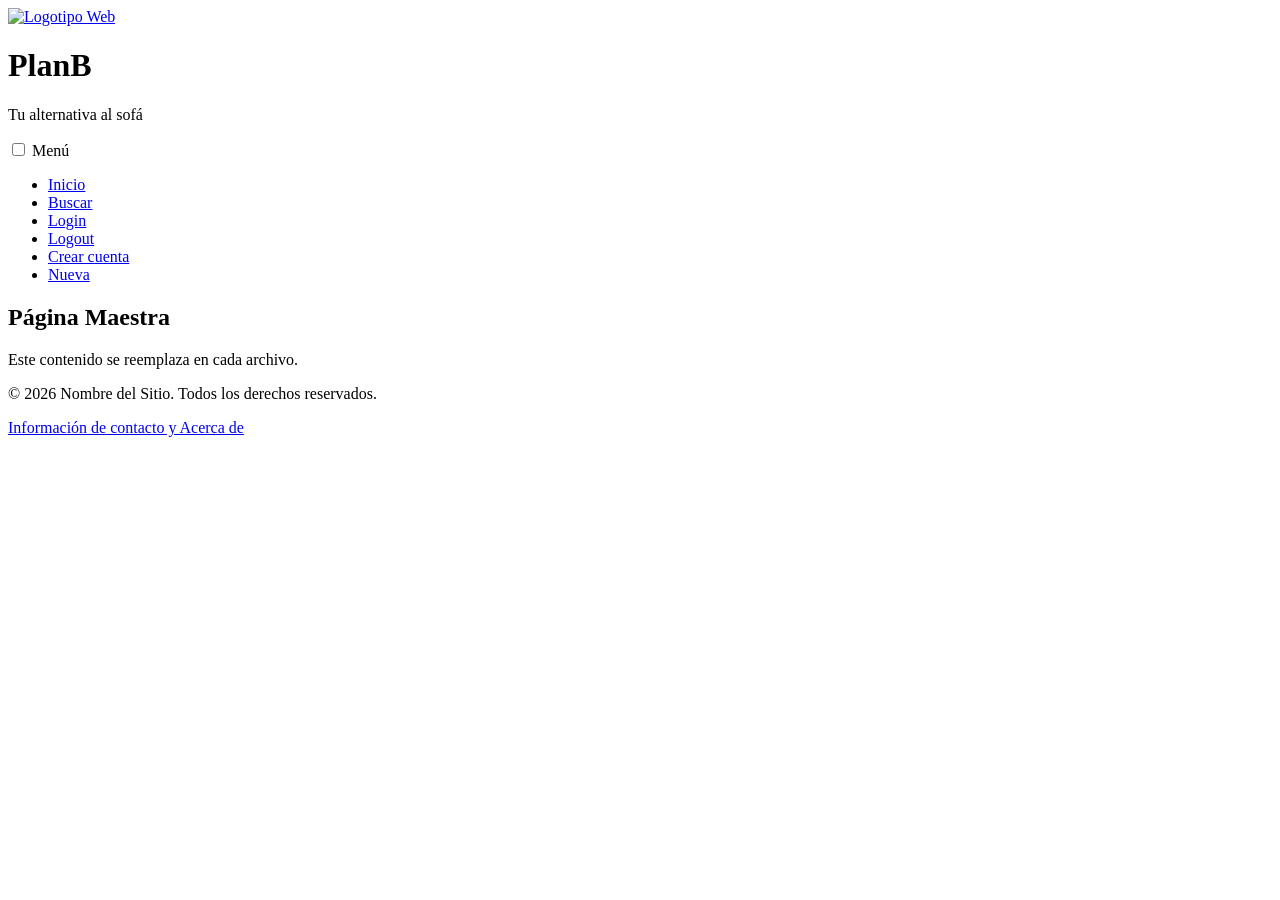
==== index.html @ a53b0ad6 "Titulo" ====
<!DOCTYPE html>
<html lang="es">
<head>
    <meta charset="UTF-8">
    <meta name="viewport" content="width=device-width, initial-scale=1.0">
    
    <title>Título de tu Web</title>
    
    <link rel="stylesheet" href="./css/styles.css">
    
    <link rel="preconnect" href="https://fonts.googleapis.com">
    <link rel="stylesheet" href="https://fonts.googleapis.com/css2?family=Roboto:wght@400;700&display=swap">
    
    <link rel="stylesheet" href="./css/fontello.css">
</head>
<body>

    <header class="main-header">
        <div class="logo-container">
            <a href="index.html" class="logo-link">
                <img src="./img/logo.png" alt="Logotipo Web" class="logo-img">
            </a>
            <div class="site-info">
                <h1 class="site-title">PlanB</h1>
                <p class="site-subtitle">Tu alternativa al sofá</p>
            </div>
        </div>

        <input type="checkbox" id="menu-toggle" class="menu-checkbox">
        <label for="menu-toggle" class="menu-button">
            <i class="icon-menu"></i> Menú
        </label>

        <nav class="main-nav">
            <ul>
                <li><a href="index.html"><i class="icon-home"></i> Inicio</a></li>
                <li><a href="buscar.html"><i class="icon-search"></i> Buscar</a></li>
                <li><a href="login.html"><i class="icon-user"></i> Login</a></li>
                <li><a href="index.html"><i class="icon-logout"></i> Logout</a></li>
                <li><a href="registrar.html"><i class="icon-user-plus"></i> Crear cuenta</a></li>
                <li><a href="nueva.html"><i class="icon-plus"></i> Nueva</a></li>
            </ul>
        </nav>
    </header>

    <main>
        <h2>Página Maestra</h2>
        <p>Este contenido se reemplaza en cada archivo.</p>
    </main>

    <footer class="main-footer">
        <p>&copy; 2026 Nombre del Sitio. Todos los derechos reservados.</p>
        <p>
            <a href="acerca.html">Información de contacto y Acerca de</a>
        </p>
    </footer>

</body>
</html>
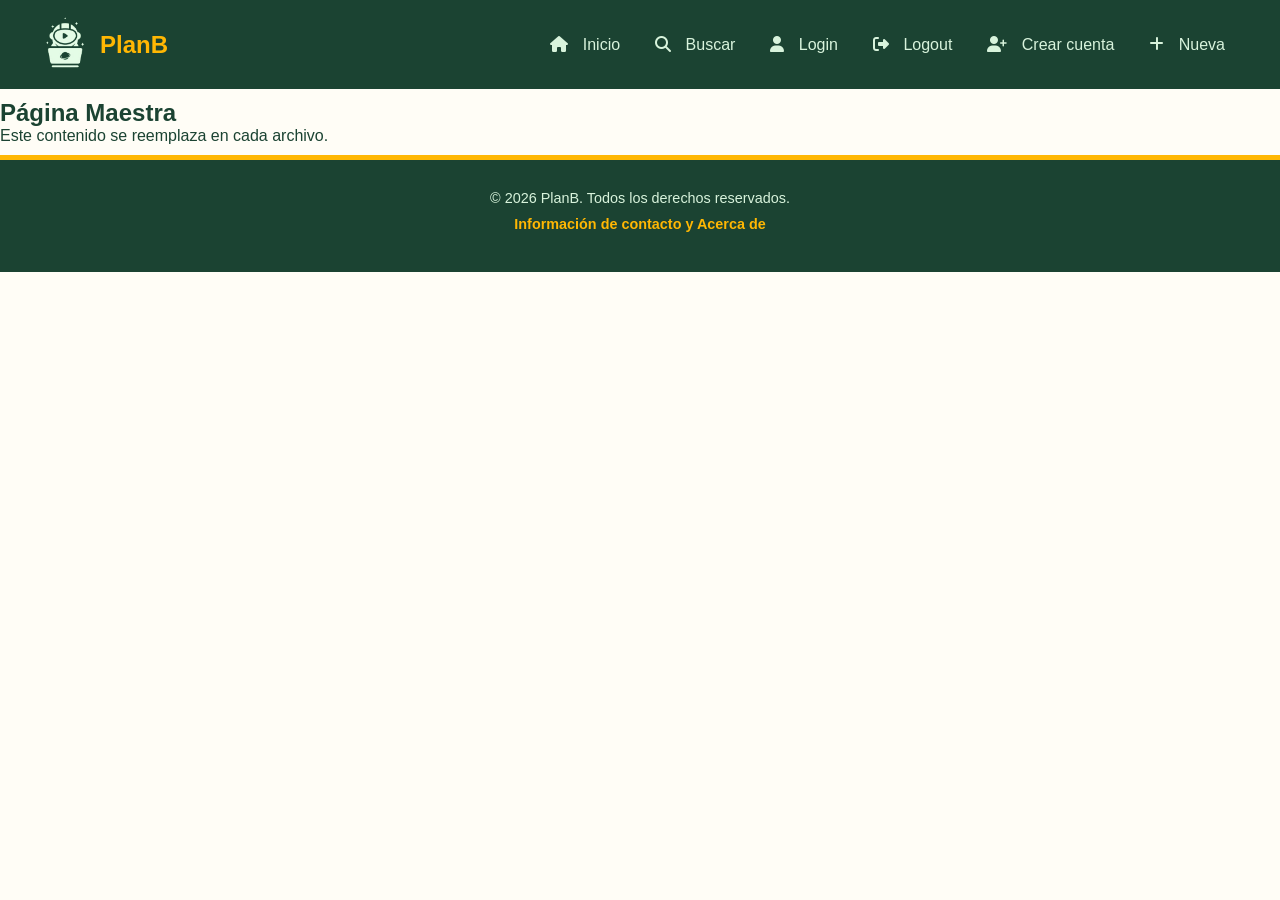
==== commit 624f3602: "arreglos en header y footer y creación página login" ====
--- a/index.html
+++ b/index.html
@@ -4,41 +4,43 @@
     <meta charset="UTF-8">
     <meta name="viewport" content="width=device-width, initial-scale=1.0">
     
-    <title>Título de tu Web</title>
+    <title>PlanB</title>
     
     <link rel="stylesheet" href="./css/styles.css">
     
     <link rel="preconnect" href="https://fonts.googleapis.com">
     <link rel="stylesheet" href="https://fonts.googleapis.com/css2?family=Roboto:wght@400;700&display=swap">
     
-    <link rel="stylesheet" href="./css/fontello.css">
+    <link rel="stylesheet" href="https://cdnjs.cloudflare.com/ajax/libs/font-awesome/6.5.1/css/all.min.css">
 </head>
 <body>
 
     <header class="main-header">
-        <div class="logo-container">
-            <a href="index.html" class="logo-link">
-                <img src="./img/logo.png" alt="Logotipo Web" class="logo-img">
-            </a>
-            <div class="site-info">
-                <h1 class="site-title">PlanB</h1>
-                <p class="site-subtitle">Tu alternativa al sofá</p>
+        <div class="header-top">
+            <div class="logo-container">
+                <a href="index.html" class="logo-link">
+                    <img src="./img/logo.png" alt="Logotipo Web" class="logo-img">
+                </a>
+                <div class="site-info">
+                    <h1 class="site-title">PlanB</h1>
+                </div>
             </div>
+
+            <label for="menu-toggle" class="menu-button">
+                <i class="fa-solid fa-bars"></i>
+            </label>
         </div>
 
         <input type="checkbox" id="menu-toggle" class="menu-checkbox">
-        <label for="menu-toggle" class="menu-button">
-            <i class="icon-menu"></i> Menú
-        </label>
 
         <nav class="main-nav">
             <ul>
-                <li><a href="index.html"><i class="icon-home"></i> Inicio</a></li>
-                <li><a href="buscar.html"><i class="icon-search"></i> Buscar</a></li>
-                <li><a href="login.html"><i class="icon-user"></i> Login</a></li>
-                <li><a href="index.html"><i class="icon-logout"></i> Logout</a></li>
-                <li><a href="registrar.html"><i class="icon-user-plus"></i> Crear cuenta</a></li>
-                <li><a href="nueva.html"><i class="icon-plus"></i> Nueva</a></li>
+                <li><a href="index.html"><i class="fa-solid fa-house"></i> Inicio</a></li>
+                <li><a href="buscar.html"><i class="fa-solid fa-magnifying-glass"></i> Buscar</a></li>
+                <li><a href="login.html"><i class="fa-solid fa-user"></i> Login</a></li>
+                <li><a href="index.html"><i class="fa-solid fa-right-from-bracket"></i> Logout</a></li>
+                <li><a href="registrar.html"><i class="fa-solid fa-user-plus"></i> Crear cuenta</a></li>
+                <li><a href="nueva.html"><i class="fa-solid fa-plus"></i> Nueva</a></li>
             </ul>
         </nav>
     </header>
@@ -49,7 +51,7 @@
     </main>
 
     <footer class="main-footer">
-        <p>&copy; 2026 Nombre del Sitio. Todos los derechos reservados.</p>
+        <p>&copy; 2026 PlanB. Todos los derechos reservados.</p>
         <p>
             <a href="acerca.html">Información de contacto y Acerca de</a>
         </p>
--- a/css/styles.css
+++ b/css/styles.css
@@ -0,0 +1,293 @@
+* {
+    box-sizing: border-box;
+    margin: 0;
+    padding: 0;
+    font-family: 'Roboto', sans-serif;
+}
+
+body {
+    background-color: #FFFDF6;
+    color: #1B4332;
+    display: flex;
+    flex-direction: column;
+    min-height: 100vh;
+
+    & > main {
+        margin-bottom: 10px;
+    }
+
+    /* ···· HEADER COMÚN ···· */
+    & > .main-header {
+        background-color: #1B4332;
+        position: sticky;
+        top: 0;
+        z-index: 1000;
+        margin-bottom: 10px;
+
+        .header-top {
+            display: flex;
+            justify-content: space-between;
+            align-items: center;
+            padding: 15px 20px;
+
+            .logo-container {
+                display: flex;
+                align-items: center;
+                text-decoration: none;
+
+                .logo-img {
+                    width: 35px;
+                    height: auto;
+                }
+
+                .site-title {
+                    color: #FFB703;
+                    font-size: 1.2rem;
+                    margin-left: 10px;
+                }
+                
+                /* subtítulo oculto */
+                .site-subtitle {
+                    display: none;
+                }
+            }
+
+            .menu-button {
+                color: #FFB703;
+                font-size: 1.5rem;
+                cursor: pointer;
+            }
+        }
+
+        .menu-checkbox {
+            display: none;
+        }
+
+        /* navegación desplegable */
+        .main-nav {
+            display: none;
+            background-color: #2D6A4F;
+            width: 100%;
+
+            & > ul {
+                list-style: none;
+
+                & > li {
+                    border-top: 1px solid #40916C;
+
+                    & > a {
+                        display: block;
+                        padding: 15px 20px;
+                        color: #D8F3DC;
+                        text-decoration: none;
+                        transition: all 0.3s ease;
+
+                        i {
+                            margin-right: 10px;
+                        }
+
+                        &:hover {
+                            background-color: #FFB703 !important;
+                            color: #1B4332 !important;
+                        }
+                    }
+                }
+            }
+        }
+
+        /* ver menú al clicar botón */
+        .menu-checkbox:checked ~ .main-nav {
+            display: block;
+        }
+    }
+
+    /* ···· login.html ···· */
+    & > main.login-page {
+        padding: 40px 20px;
+        min-height: 75vh;
+        display: flex;
+        justify-content: center;
+        align-items: flex-start;
+
+        .form-container {
+            background-color: #D8F3DC;
+            padding: 30px;
+            border-radius: 8px;
+            width: 100%;
+            max-width: 400px;
+            box-shadow: 0 4px 10px rgba(0,0,0,0.1);
+
+            h2 {
+                color: #1B4332;
+                margin-bottom: 10px;
+                text-align: center;
+            }
+
+            & > p {
+                text-align: center;
+                margin-bottom: 25px;
+                font-size: 0.9rem;
+            }
+
+            .auth-form {
+                .form-group {
+                    margin-bottom: 15px;
+                    display: flex;
+                    flex-direction: column;
+
+                    label {
+                        font-weight: bold;
+                        margin-bottom: 5px;
+                        font-size: 0.9rem;
+                    }
+
+                    input[type="text"],
+                    input[type="password"] {
+                        padding: 12px;
+                        border: 2px solid #1B4332;
+                        border-radius: 4px;
+                        outline: none;
+                        background-color: #FFFDF6;
+                        transition: 0.3s;
+
+                        &:hover {
+                            border-color: #FFB703;
+                        }
+
+                        &:focus {
+                            border-color: #FFB703;
+                            box-shadow: 0 0 8px rgba(255, 183, 3, 0.4);
+                        }
+                    }
+                }
+
+                .form-options {
+                    margin-bottom: 20px;
+                    
+                    .checkbox-label {
+                        display: flex;
+                        align-items: center;
+                        gap: 10px;
+                        font-size: 0.85rem;
+                        cursor: pointer;
+                    }
+                }
+
+                .form-actions {
+                    display: flex;
+                    gap: 10px;
+
+                    button {
+                        flex: 1;
+                        padding: 12px;
+                        border: none;
+                        border-radius: 4px;
+                        font-weight: bold;
+                        cursor: pointer;
+                        transition: 0.3s;
+
+                        &.btn-primary {
+                            background-color: #1B4332;
+                            color: #D8F3DC;
+                            &:hover { background-color: #2D6A4F; }
+                        }
+
+                        &.btn-secondary {
+                            background-color: #FFB703;
+                            color: #1B4332;
+                            &:hover { background-color: #e0a100; }
+                        }
+                    }
+                }
+            }
+
+            .form-footer {
+                margin-top: 25px;
+                text-align: center;
+                font-size: 0.85rem;
+
+                .link-highlight {
+                    color: #1B4332;
+                    font-weight: bold;
+                    text-decoration: underline;
+                    &:hover { color: #FFB703; }
+                }
+            }
+        }
+    }
+
+    /* ···· FOOTER COMÚN ···· */
+    & > .main-footer {
+        background-color: #1B4332;
+        color: #D8F3DC;
+        padding: 30px 20px;
+        text-align: center;
+        border-top: 5px solid #FFB703;
+
+        p {
+            font-size: 0.9rem;
+            margin-bottom: 10px;
+        }
+
+        a {
+            color: #FFB703;
+            text-decoration: none;
+            font-weight: bold;
+            &:hover { text-decoration: underline; }
+        }
+    }
+}
+
+
+@media all and (min-width: 415px) {
+    body {
+        & > .main-header {
+            display: flex;
+            justify-content: space-between;
+            align-items: center;
+            padding: 15px 40px;
+
+            .header-top {
+                padding: 0;
+                
+                .logo-container {
+                    .logo-img { width: 50px; }
+                    .site-title { font-size: 1.5rem; }
+                    
+                    /* subtítulo visible */
+                    .site-subtitle {
+                        display: block;
+                        color: #D8F3DC;
+                        font-size: 0.75rem;
+                        margin-left: 10px;
+                    }
+                }
+
+                .menu-button {
+                    display: none; /* botón navegación desplegable oculto */
+                }
+            }
+
+            .main-nav {
+                display: block;
+                width: auto;
+                background-color: transparent;
+
+                & > ul {
+                    display: flex;
+                    flex-direction: row;
+                    gap: 5px;
+
+                    & > li {
+                        border: none;
+                        
+                        & > a {
+                            padding: 10px 15px;
+                            border-radius: 5px;
+                        }
+                    }
+                }
+            }
+        }
+    }
+}
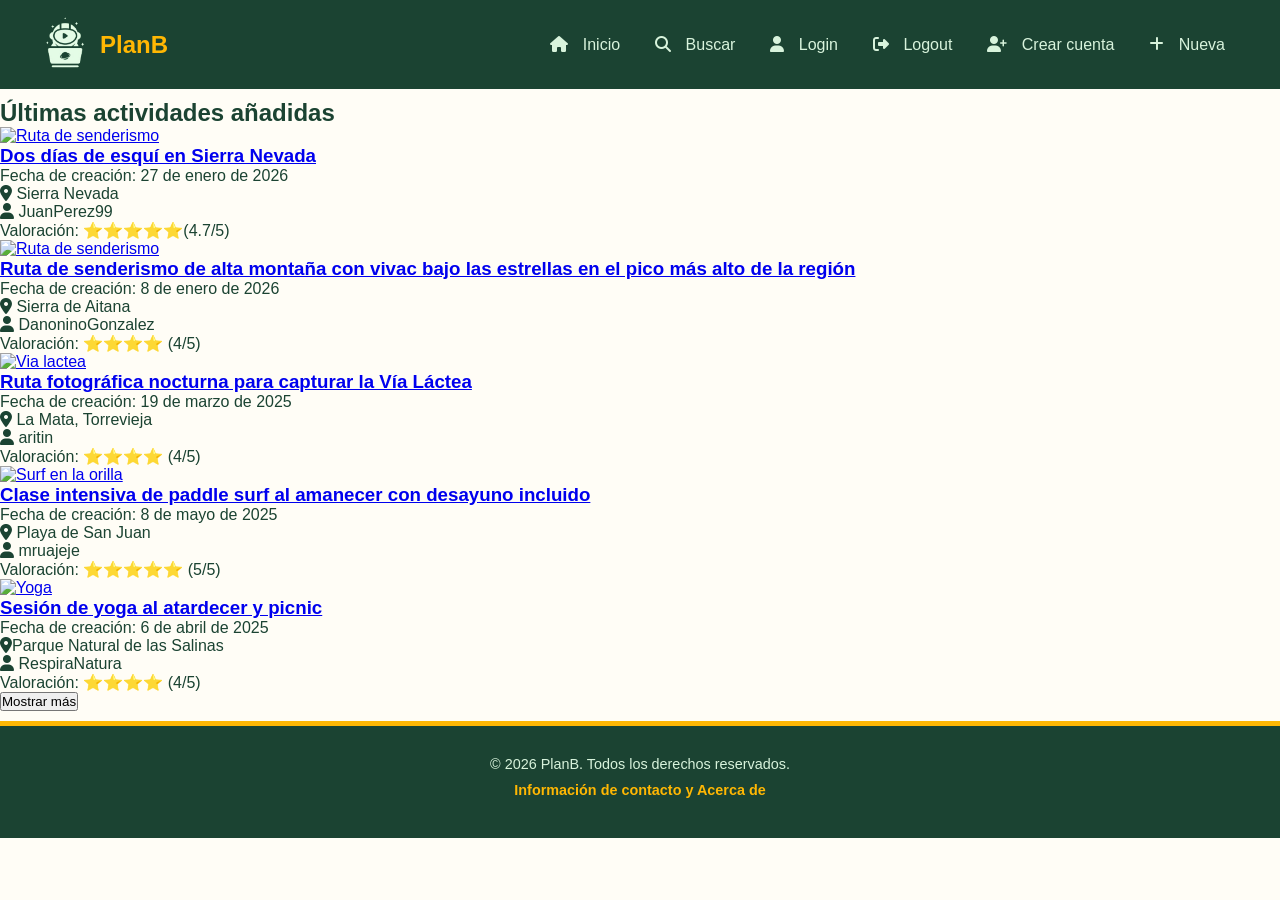
==== commit 26304850: "cambios de fecha" ====
--- a/index.html
+++ b/index.html
@@ -45,10 +45,133 @@
         </nav>
     </header>
 
-    <main>
-        <h2>Página Maestra</h2>
-        <p>Este contenido se reemplaza en cada archivo.</p>
+    </nav>
+    </header>
+
+    <main class="index-page">
+        <h2>Últimas actividades añadidas</h2>
+
+        <section class="activities-grid">
+            
+            <article class="activity-card">
+                <a href="actividad.html" class="img-link">
+                    <img src="./img/actividad1.jpg" alt="Ruta de senderismo" class="activity-img">
+                </a>
+                
+                <div class="activity-info">
+                    <h3 class="activity-title" title="Dos días de esquí en Sierra Nevada">
+                        <a href="actividad.html">Dos días de esquí en Sierra Nevada</a>
+                    </h3>
+                    
+                    <div class="activity-meta">
+                        <p class="date">Fecha de creación: 27 de enero de 2026</p>
+                        <p class="location"><i class="fa-solid fa-location-dot"></i> Sierra Nevada</p>
+                        <p class="author"><i class="fa-solid fa-user"></i> JuanPerez99</p>
+                    </div>
+                    
+                    <div class="activity-rating">
+                        <p>Valoración: ⭐⭐⭐⭐⭐(4.7/5)</p>
+                    </div>
+                </div>
+            </article>
+
+            <article class="activity-card">
+                <a href="actividad.html" class="img-link">
+                    <img src="./img/actividad3.jpg" alt="Ruta de senderismo" class="activity-img">
+                </a>
+                
+                <div class="activity-info">
+                    <h3 class="activity-title" title="Ruta de senderismo de alta montaña con vivac bajo las estrellas en el pico más alto de la región">
+                        <a href="actividad.html">Ruta de senderismo de alta montaña con vivac bajo las estrellas en el pico más alto de la región</a>
+                    </h3>
+                    
+                    <div class="activity-meta">
+                        <p class="date">Fecha de creación: 8 de enero de 2026</p>
+                        <p class="location"><i class="fa-solid fa-location-dot"></i> Sierra de Aitana</p>
+                        <p class="author"><i class="fa-solid fa-user"></i> DanoninoGonzalez</p>
+                    </div>
+                    
+                    <div class="activity-rating">
+                        <p>Valoración: ⭐⭐⭐⭐ (4/5)</p>
+                    </div>
+                </div>
+            </article>
+            <article class="activity-card">
+                <a href="actividad.html" class="img-link">
+                    <img src="./img/actividad3.jpg" alt="Via lactea" class="activity-img">
+                </a>
+                
+                <div class="activity-info">
+                    <h3 class="activity-title" title="Ruta fotográfica nocturna para capturar la Vía Láctea">
+                        <a href="actividad.html">Ruta fotográfica nocturna para capturar la Vía Láctea</a>
+                    </h3>
+                    
+                    <div class="activity-meta">
+                        <p class="date">Fecha de creación: 19 de marzo de 2025</p>
+                        <p class="location"><i class="fa-solid fa-location-dot"></i> La Mata, Torrevieja</p>
+                        <p class="author"><i class="fa-solid fa-user"></i> aritin</p>
+                    </div>
+                    
+                    <div class="activity-rating">
+                        <p>Valoración: ⭐⭐⭐⭐ (4/5)</p>
+                    </div>
+                </div>
+            </article>
+
+                        <article class="activity-card">
+                <a href="actividad.html" class="img-link">
+                    <img src="./img/actividad4.jpg" alt="Surf en la orilla" class="activity-img">
+                </a>
+                
+                <div class="activity-info">
+                    <h3 class="activity-title" title="Clase intensiva de paddle surf al amanecer con desayuno incluido">
+                        <a href="actividad.html">Clase intensiva de paddle surf al amanecer con desayuno incluido</a>
+                    </h3>
+                    
+                    <div class="activity-meta">
+                        <p class="date">Fecha de creación: 8 de mayo de 2025</p>
+                        <p class="location"><i class="fa-solid fa-location-dot"></i> Playa de San Juan</p>
+                        <p class="author"><i class="fa-solid fa-user"></i> mruajeje</p>
+                    </div>
+                    
+                    <div class="activity-rating">
+                        <p>Valoración: ⭐⭐⭐⭐⭐ (5/5)</p>
+                    </div>
+                </div>
+            </article>
+
+                        </article>
+
+                        <article class="activity-card">
+                <a href="actividad.html" class="img-link">
+                    <img src="./img/actividad5.jpg" alt="Yoga" class="activity-img">
+                </a>
+                
+                <div class="activity-info">
+                    <h3 class="activity-title" title="Sesión de yoga al atardecer y picnic">
+                        <a href="actividad.html">Sesión de yoga al atardecer y picnic</a>
+                    </h3>
+                    
+                    <div class="activity-meta">
+                        <p class="date">Fecha de creación: 6 de abril de 2025</p>
+                        <p class="location"><i class="fa-solid fa-location-dot"></i>Parque Natural de las Salinas</p>
+                        <p class="author"><i class="fa-solid fa-user"></i> RespiraNatura</p>
+                    </div>
+                    
+                    <div class="activity-rating">
+                        <p>Valoración: ⭐⭐⭐⭐ (4/5)</p>
+                    </div>
+                </div>
+            </article>
+
+            </section>
+
+        <div class="load-more-container">
+            <button class="btn-primary" type="button">Mostrar más</button>
+        </div>
     </main>
+
+    <footer class="main-footer">
 
     <footer class="main-footer">
         <p>&copy; 2026 PlanB. Todos los derechos reservados.</p>
--- a/css/styles.css
+++ b/css/styles.css
@@ -101,116 +101,177 @@
         }
     }
 
-    /* ···· login.html ···· */
-    & > main.login-page {
+    /* ···· ESTILOS COMUNES PARA login.html y registrar.html ···· */
+    main.login-page, 
+    main.register-page {
         padding: 40px 20px;
         min-height: 75vh;
         display: flex;
         justify-content: center;
         align-items: flex-start;
-
-        .form-container {
-            background-color: #D8F3DC;
-            padding: 30px;
-            border-radius: 8px;
-            width: 100%;
-            max-width: 400px;
-            box-shadow: 0 4px 10px rgba(0,0,0,0.1);
-
-            h2 {
-                color: #1B4332;
-                margin-bottom: 10px;
-                text-align: center;
-            }
-
-            & > p {
-                text-align: center;
-                margin-bottom: 25px;
+        flex: 1;
+    }
+
+    .form-container {
+        background-color: #D8F3DC;
+        padding: 30px;
+        border-radius: 8px;
+        width: 100%;
+        max-width: 450px;
+        box-shadow: 0 4px 10px rgba(0,0,0,0.1);
+
+        h2 {
+            color: #1B4332;
+            margin-bottom: 10px;
+            text-align: center;
+        }
+
+        & > p {
+            text-align: center;
+            margin-bottom: 25px;
+            font-size: 0.9rem;
+        }
+    }
+
+    .auth-form {
+        .form-group {
+            margin-bottom: 15px;
+            display: flex;
+            flex-direction: column;
+
+            label {
+                font-weight: bold;
+                margin-bottom: 5px;
                 font-size: 0.9rem;
             }
 
-            .auth-form {
-                .form-group {
-                    margin-bottom: 15px;
-                    display: flex;
-                    flex-direction: column;
-
-                    label {
-                        font-weight: bold;
-                        margin-bottom: 5px;
-                        font-size: 0.9rem;
-                    }
-
-                    input[type="text"],
-                    input[type="password"] {
-                        padding: 12px;
-                        border: 2px solid #1B4332;
-                        border-radius: 4px;
-                        outline: none;
-                        background-color: #FFFDF6;
-                        transition: 0.3s;
-
-                        &:hover {
-                            border-color: #FFB703;
-                        }
-
-                        &:focus {
-                            border-color: #FFB703;
-                            box-shadow: 0 0 8px rgba(255, 183, 3, 0.4);
-                        }
-                    }
-                }
-
-                .form-options {
-                    margin-bottom: 20px;
-                    
-                    .checkbox-label {
-                        display: flex;
-                        align-items: center;
-                        gap: 10px;
-                        font-size: 0.85rem;
-                        cursor: pointer;
-                    }
-                }
-
-                .form-actions {
-                    display: flex;
-                    gap: 10px;
-
-                    button {
-                        flex: 1;
-                        padding: 12px;
-                        border: none;
-                        border-radius: 4px;
-                        font-weight: bold;
-                        cursor: pointer;
-                        transition: 0.3s;
-
-                        &.btn-primary {
-                            background-color: #1B4332;
-                            color: #D8F3DC;
-                            &:hover { background-color: #2D6A4F; }
-                        }
-
-                        &.btn-secondary {
-                            background-color: #FFB703;
-                            color: #1B4332;
-                            &:hover { background-color: #e0a100; }
-                        }
-                    }
-                }
-            }
-
-            .form-footer {
-                margin-top: 25px;
-                text-align: center;
+            input[type="text"],
+            input[type="password"],
+            input[type="email"] {
+                padding: 12px;
+                border: 2px solid #1B4332;
+                border-radius: 4px;
+                outline: none;
+                background-color: #FFFDF6;
+                transition: 0.3s;
+                width: 100%;
+
+                &:hover { border-color: #FFB703; }
+                &:focus {
+                    border-color: #FFB703;
+                    box-shadow: 0 0 8px rgba(255, 183, 3, 0.4);
+                }
+            }
+        }
+
+        .form-options {
+            margin-bottom: 20px;
+            .checkbox-label {
+                display: flex;
+                align-items: center;
+                gap: 10px;
                 font-size: 0.85rem;
-
-                .link-highlight {
+                cursor: pointer;
+            }
+        }
+
+        .form-actions {
+            display: flex;
+            gap: 10px;
+            margin-top: 20px;
+
+            button {
+                flex: 1;
+                padding: 12px;
+                border: none;
+                border-radius: 4px;
+                font-weight: bold;
+                cursor: pointer;
+                transition: 0.3s;
+
+                &.btn-primary {
+                    background-color: #1B4332;
+                    color: #D8F3DC;
+                    &:hover { background-color: #2D6A4F; }
+                }
+
+                &.btn-secondary {
+                    background-color: #FFB703;
                     color: #1B4332;
-                    font-weight: bold;
-                    text-decoration: underline;
-                    &:hover { color: #FFB703; }
+                    &:hover { background-color: #e0a100; }
+                }
+            }
+        }
+    }
+
+    .form-footer {
+        margin-top: 25px;
+        text-align: center;
+        font-size: 0.85rem;
+
+        .link-highlight {
+            color: #1B4332;
+            font-weight: bold;
+            text-decoration: underline;
+            &:hover { color: #FFB703; }
+        }
+    }
+
+    /* ···· ESPECÍFICO DE registrar.html (Foto y Ojo) ···· */
+    .password-wrapper {
+        .input-with-btn {
+            display: flex;
+            gap: 5px;
+            input { flex: 1; }
+            .toggle-password {
+                background-color: #1B4332;
+                color: #FFB703;
+                border: none;
+                border-radius: 4px;
+                padding: 0 12px;
+                cursor: pointer;
+                &:hover { background-color: #2D6A4F; }
+            }
+        }
+    }
+
+    .profile-photo-section {
+        text-align: center;
+        margin: 20px 0;
+
+        .photo-preview-container {
+            margin: 10px auto;
+            width: 100px;
+            height: 100px;
+            border: 2px dashed #1B4332;
+            border-radius: 50%;
+            overflow: hidden;
+            background-color: #FFFDF6;
+
+            .user-img-preview {
+                width: 100%;
+                height: 100%;
+                object-fit: contain;
+                padding: 5px;
+            }
+        }
+
+        .photo-actions {
+            display: flex;
+            justify-content: center;
+            gap: 10px;
+            .btn-photo {
+                padding: 8px 12px;
+                font-size: 0.8rem;
+                border: 1px solid #1B4332;
+                border-radius: 4px;
+                background: white;
+                cursor: pointer;
+                &:hover { background: #f0f0f0; }
+                &.btn-remove { 
+                    color: #bc4749; 
+                    border-color: #bc4749;
+                    &:hover { background: #fbe9e9; }
                 }
             }
         }
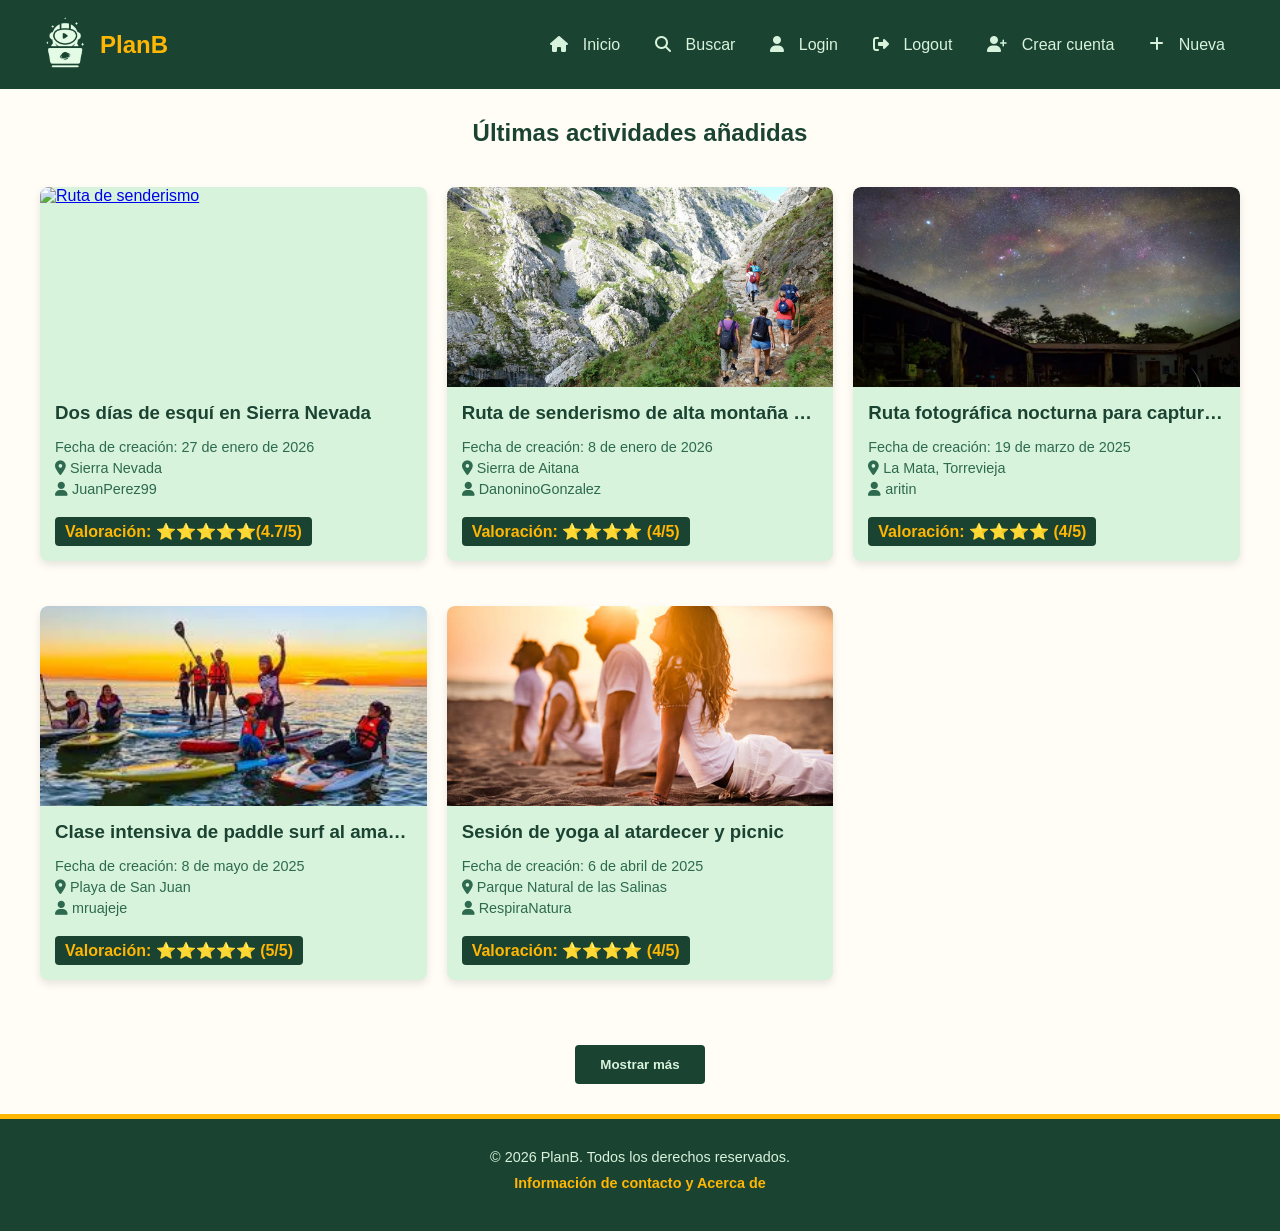
==== commit a821ee9f: "cambios" ====
--- a/index.html
+++ b/index.html
@@ -77,7 +77,7 @@
 
             <article class="activity-card">
                 <a href="actividad.html" class="img-link">
-                    <img src="./img/actividad3.jpg" alt="Ruta de senderismo" class="activity-img">
+                    <img src="./img/actividad2.jpg" alt="Ruta de senderismo" class="activity-img">
                 </a>
                 
                 <div class="activity-info">
@@ -98,7 +98,7 @@
             </article>
             <article class="activity-card">
                 <a href="actividad.html" class="img-link">
-                    <img src="./img/actividad3.jpg" alt="Via lactea" class="activity-img">
+                    <img src="./img/actividad3.jpeg" alt="Via lactea" class="activity-img">
                 </a>
                 
                 <div class="activity-info">
@@ -154,7 +154,7 @@
                     
                     <div class="activity-meta">
                         <p class="date">Fecha de creación: 6 de abril de 2025</p>
-                        <p class="location"><i class="fa-solid fa-location-dot"></i>Parque Natural de las Salinas</p>
+                        <p class="location"><i class="fa-solid fa-location-dot"></i> Parque Natural de las Salinas</p>
                         <p class="author"><i class="fa-solid fa-user"></i> RespiraNatura</p>
                     </div>
                     
--- a/css/styles.css
+++ b/css/styles.css
@@ -1,29 +1,36 @@
+/* ==================================
+   RESET GLOBAL
+   ================================== */
 * {
+    /* El box-sizing hace que los bordes y el padding no aumenten el tamaño total de las cajas */
     box-sizing: border-box;
     margin: 0;
     padding: 0;
     font-family: 'Roboto', sans-serif;
 }
 
+/* ==================================
+   ESTRUCTURA PRINCIPAL (BODY)
+   ================================== */
 body {
     background-color: #FFFDF6;
     color: #1B4332;
+    /* Usamos flexbox en columna para poder empujar el footer hacia abajo del todo */
     display: flex;
     flex-direction: column;
-    min-height: 100vh;
-
-    & > main {
+    min-height: 100vh; /* Ocupa al menos el 100% de la altura de la pantalla */
+
+    /* ==================================
+       1. CABECERA (Hijo directo de body)
+       ================================== */
+    > header.main-header {
+        background-color: #1B4332;
+        position: sticky; /* Hace que el menú se quede pegado arriba al hacer scroll */
+        top: 0;
+        z-index: 1000; /* Asegura que la cabecera pase por encima de las fotos al hacer scroll */
         margin-bottom: 10px;
-    }
-
-    /* ···· HEADER COMÚN ···· */
-    & > .main-header {
-        background-color: #1B4332;
-        position: sticky;
-        top: 0;
-        z-index: 1000;
-        margin-bottom: 10px;
-
+
+        /* Parte superior: Logo y Botón hamburguesa */
         .header-top {
             display: flex;
             justify-content: space-between;
@@ -45,8 +52,8 @@
                     font-size: 1.2rem;
                     margin-left: 10px;
                 }
-                
-                /* subtítulo oculto */
+
+                /* Subtítulo oculto en móvil por falta de espacio */
                 .site-subtitle {
                     display: none;
                 }
@@ -59,33 +66,35 @@
             }
         }
 
+        /* Checkbox invisible que hace funcionar el menú hamburguesa sin Javascript */
         .menu-checkbox {
             display: none;
         }
 
-        /* navegación desplegable */
+        /* Menú de navegación (oculto por defecto en móvil) */
         .main-nav {
             display: none;
             background-color: #2D6A4F;
             width: 100%;
 
-            & > ul {
+            > ul {
                 list-style: none;
 
-                & > li {
+                > li {
                     border-top: 1px solid #40916C;
 
-                    & > a {
+                    > a {
                         display: block;
                         padding: 15px 20px;
                         color: #D8F3DC;
                         text-decoration: none;
-                        transition: all 0.3s ease;
+                        transition: all 0.3s ease; /* Animación suave al pasar el ratón */
 
                         i {
                             margin-right: 10px;
                         }
 
+                        /* Efecto hover del menú */
                         &:hover {
                             background-color: #FFB703 !important;
                             color: #1B4332 !important;
@@ -95,93 +104,95 @@
             }
         }
 
-        /* ver menú al clicar botón */
+        /* Truco CSS: Si el checkbox está marcado, muestra el menú contiguo (~) */
         .menu-checkbox:checked ~ .main-nav {
             display: block;
         }
     }
 
-    /* ···· ESTILOS COMUNES PARA login.html y registrar.html ···· */
-    main.login-page, 
-    main.register-page {
-        padding: 40px 20px;
-        min-height: 75vh;
-        display: flex;
-        justify-content: center;
-        align-items: flex-start;
-        flex: 1;
-    }
-
-    .form-container {
-        background-color: #D8F3DC;
-        padding: 30px;
-        border-radius: 8px;
-        width: 100%;
-        max-width: 450px;
-        box-shadow: 0 4px 10px rgba(0,0,0,0.1);
-
-        h2 {
-            color: #1B4332;
-            margin-bottom: 10px;
-            text-align: center;
-        }
-
-        & > p {
-            text-align: center;
-            margin-bottom: 25px;
-            font-size: 0.9rem;
-        }
-    }
-
-    .auth-form {
+    /* ==================================
+       2. CONTENEDOR PRINCIPAL (Hijo directo de body)
+       ================================== */
+    > main {
+        margin-bottom: 10px;
+        flex: 1; /* Esta es la magia que empuja al footer hacia abajo si hay poco contenido */
+
+        /* --- ESTILOS GLOBALES DE FORMULARIO --- 
+           Al ponerlos aquí, se aplican a login, registro, nueva actividad... */
+        .form-container {
+            background-color: #D8F3DC;
+            padding: 30px;
+            border-radius: 8px;
+            width: 100%;
+            box-shadow: 0 4px 10px rgba(0,0,0,0.1); /* Sombra suave para dar profundidad */
+
+            h2 {
+                color: #1B4332;
+                margin-bottom: 10px;
+                text-align: center;
+            }
+
+            > p {
+                text-align: center;
+                margin-bottom: 25px;
+                font-size: 0.9rem;
+            }
+        }
+
         .form-group {
             margin-bottom: 15px;
             display: flex;
-            flex-direction: column;
+            flex-direction: column; /* Etiqueta arriba, input abajo */
 
             label {
                 font-weight: bold;
                 margin-bottom: 5px;
                 font-size: 0.9rem;
-            }
-
-            input[type="text"],
-            input[type="password"],
-            input[type="email"] {
+                color: #1B4332;
+            }
+
+            /* Estilo unificado para todos los tipos de cajas de texto */
+            input[type="text"], 
+            input[type="password"], 
+            input[type="email"], 
+            input[type="number"], 
+            select, 
+            textarea, 
+            input[list] {
                 padding: 12px;
                 border: 2px solid #1B4332;
                 border-radius: 4px;
-                outline: none;
+                outline: none; /* Quita el borde azul feo de Chrome por defecto */
                 background-color: #FFFDF6;
                 transition: 0.3s;
                 width: 100%;
-
-                &:hover { border-color: #FFB703; }
+                font-family: inherit;
+
+                &:hover {
+                    border-color: #FFB703;
+                }
+
+                /* Resaltado amarillo al escribir dentro */
                 &:focus {
                     border-color: #FFB703;
                     box-shadow: 0 0 8px rgba(255, 183, 3, 0.4);
                 }
             }
-        }
-
-        .form-options {
-            margin-bottom: 20px;
-            .checkbox-label {
-                display: flex;
-                align-items: center;
-                gap: 10px;
-                font-size: 0.85rem;
-                cursor: pointer;
-            }
-        }
-
+
+            textarea {
+                resize: vertical; /* Solo permite al usuario estirar la caja hacia abajo */
+                min-height: 80px;
+            }
+        }
+
+        /* Botones de enviar/borrar */
         .form-actions {
             display: flex;
             gap: 10px;
             margin-top: 20px;
 
             button {
-                flex: 1;
+                flex: 1; /* Hacen que ambos botones midan exactamente lo mismo */
                 padding: 12px;
                 border: none;
                 border-radius: 4px;
@@ -192,93 +203,811 @@
                 &.btn-primary {
                     background-color: #1B4332;
                     color: #D8F3DC;
-                    &:hover { background-color: #2D6A4F; }
+
+                    &:hover {
+                        background-color: #2D6A4F;
+                    }
                 }
 
                 &.btn-secondary {
                     background-color: #FFB703;
                     color: #1B4332;
-                    &:hover { background-color: #e0a100; }
-                }
-            }
-        }
-    }
-
-    .form-footer {
-        margin-top: 25px;
-        text-align: center;
-        font-size: 0.85rem;
-
-        .link-highlight {
-            color: #1B4332;
-            font-weight: bold;
-            text-decoration: underline;
-            &:hover { color: #FFB703; }
-        }
-    }
-
-    /* ···· ESPECÍFICO DE registrar.html (Foto y Ojo) ···· */
-    .password-wrapper {
-        .input-with-btn {
+
+                    &:hover {
+                        background-color: #e0a100;
+                    }
+                }
+            }
+        }
+
+        /* ---- PÁGINAS DE LOGIN Y REGISTRO ---- 
+           El '&' se traduce como 'main.login-page' */
+        &.login-page, 
+        &.register-page {
+            padding: 40px 20px;
             display: flex;
-            gap: 5px;
-            input { flex: 1; }
-            .toggle-password {
+            justify-content: center;
+            align-items: flex-start; /* Evita que el formulario se estire verticalmente de más */
+
+            .form-container {
+                max-width: 450px; /* Limita el ancho para que no quede gigante en PC */
+            }
+            
+            .auth-form {
+                .form-options {
+                    margin-bottom: 20px;
+
+                    .checkbox-label {
+                        display: flex;
+                        align-items: center;
+                        gap: 10px;
+                        font-size: 0.85rem;
+                        cursor: pointer;
+                    }
+                }
+            }
+
+            .form-footer {
+                margin-top: 25px;
+                text-align: center;
+                font-size: 0.85rem;
+
+                .link-highlight {
+                    color: #1B4332;
+                    font-weight: bold;
+                    text-decoration: underline;
+
+                    &:hover {
+                        color: #FFB703;
+                    }
+                }
+            }
+            
+            /* Campo de contraseña con botón de "ver/ocultar" al lado */
+            .password-wrapper {
+                .input-with-btn {
+                    display: flex;
+                    gap: 5px;
+
+                    input {
+                        flex: 1; /* El input se lleva todo el espacio sobrante */
+                    }
+
+                    .toggle-password {
+                        background-color: #1B4332;
+                        color: #FFB703;
+                        border: none;
+                        border-radius: 4px;
+                        padding: 0 12px;
+                        cursor: pointer;
+
+                        &:hover {
+                            background-color: #2D6A4F;
+                        }
+                    }
+                }
+            }
+
+            /* Zona para subir la foto de perfil en registro */
+            .profile-photo-section {
+                text-align: center;
+                margin: 20px 0;
+
+                .photo-preview-container {
+                    margin: 10px auto;
+                    width: 100px;
+                    height: 100px;
+                    border: 2px dashed #1B4332;
+                    border-radius: 50%; /* Lo hace un círculo perfecto */
+                    overflow: hidden;
+                    background-color: #FFFDF6;
+
+                    .user-img-preview {
+                        width: 100%;
+                        height: 100%;
+                        object-fit: contain;
+                        padding: 5px;
+                    }
+                }
+
+                .photo-actions {
+                    display: flex;
+                    justify-content: center;
+                    gap: 10px;
+
+                    .btn-photo {
+                        padding: 8px 12px;
+                        font-size: 0.8rem;
+                        border: 1px solid #1B4332;
+                        border-radius: 4px;
+                        background: white;
+                        cursor: pointer;
+
+                        &:hover {
+                            background: #f0f0f0;
+                        }
+
+                        &.btn-remove {
+                            color: #bc4749;
+                            border-color: #bc4749;
+
+                            &:hover {
+                                background: #fbe9e9;
+                            }
+                        }
+                    }
+                }
+            }
+        }
+
+        /* ---- PÁGINAS INDEX Y BUSCAR (Cuadrícula de actividades) ---- */
+        &.index-page, 
+        &.search-page {
+            h2 {
+                text-align: center;
+                color: #1B4332;
+                padding: 20px 0;
+            }
+
+            .activities-grid {
+                display: flex;
+                flex-direction: column; /* Móvil: una tarjeta debajo de otra */
+                padding: 10px 20px;
+
+                .activity-card {
+                    background-color: #D8F3DC;
+                    border-radius: 8px;
+                    box-shadow: 0 4px 8px rgba(0,0,0,0.1);
+                    overflow: hidden;
+                    margin-bottom: 25px;
+                    transition: transform 0.3s ease;
+
+                    /* Efecto flotante al pasar el ratón */
+                    &:hover {
+                        transform: translateY(-5px);
+                        box-shadow: 0 6px 12px rgba(0,0,0,0.15);
+                    }
+
+                    .img-link {
+                        .activity-img {
+                            width: 100%;
+                            height: 200px;
+                            object-fit: cover; /* Evita que la foto se deforme */
+                            border-radius: 8px 8px 0 0;
+                            display: block;
+                        }
+                    }
+
+                    .activity-info {
+                        padding: 15px;
+
+                        .activity-title {
+                            margin-bottom: 15px;
+                            white-space: nowrap; /* Evita que el título baje de línea */
+                            overflow: hidden;
+                            text-overflow: ellipsis; /* Pone '...' si el título es muy largo */
+
+                            a {
+                                color: #1B4332;
+                                text-decoration: none;
+
+                                &:hover {
+                                    color: #FFB703;
+                                }
+                            }
+                        }
+
+                        .activity-meta p {
+                            font-size: 0.9rem;
+                            margin-bottom: 5px;
+                            color: #2D6A4F;
+                        }
+
+                        .activity-rating {
+                            margin-top: 15px;
+                            font-weight: bold;
+                            color: #FFB703;
+                            background-color: #1B4332;
+                            display: inline-block;
+                            padding: 5px 10px;
+                            border-radius: 4px;
+                        }
+                    }
+                }
+            }
+
+            .load-more-container {
+                text-align: center;
+                padding: 20px;
+
+                button {
+                    padding: 12px 25px;
+                    border: none;
+                    border-radius: 4px;
+                    background-color: #1B4332;
+                    color: #D8F3DC;
+                    font-weight: bold;
+                    cursor: pointer;
+                    transition: background-color 0.3s;
+
+                    &:hover {
+                        background-color: #2D6A4F;
+                    }
+                }
+            }
+        }
+
+        /* ---- PÁGINA DE BÚSQUEDA ---- */
+        &.search-page {
+            .search-container {
+                background-color: #D8F3DC;
+                padding: 25px;
+                margin-top: 0;
+                margin: 20px;
+                border-radius: 8px;
+                box-shadow: 0 4px 6px rgba(0,0,0,0.1);
+
+                h2 {
+                    color: #1B4332;
+                    text-align: center;
+                    padding-top:0;
+                    margin-top: 0;
+                    margin-bottom: 20px;
+                }
+            }
+
+            .search-form {
+                .form-group {
+                    margin-bottom: 15px;
+                }
+
+                label {
+                    display: block;
+                    font-weight: bold;
+                    margin-bottom: 5px;
+                    color: #1B4332;
+                }
+
+                input, 
+                select {
+                    width: 100%;
+                    padding: 10px;
+                    border: 2px solid #1B4332;
+                    border-radius: 4px;
+                    background-color: #FFFDF6;
+                }
+            }
+
+            /* Bloque visual para el filtro de estrellas */
+            .rating-range {
+                border: 1px solid #1B4332;
+                padding: 10px;
+                border-radius: 4px;
+                margin-bottom: 15px;
+
+                legend {
+                    font-weight: bold;
+                    color: #1B4332;
+                    padding: 0 5px;
+                }
+            }
+
+            .range-inputs {
+                display: flex;
+                gap: 20px;
+                justify-content: space-around;
+
+                input {
+                    width: 60px;
+                }
+            }
+
+            .search-btn {
+                width: 100%;
+                padding: 12px;
                 background-color: #1B4332;
-                color: #FFB703;
+                color: #D8F3DC;
                 border: none;
                 border-radius: 4px;
-                padding: 0 12px;
+                font-size: 1rem;
                 cursor: pointer;
-                &:hover { background-color: #2D6A4F; }
-            }
-        }
-    }
-
-    .profile-photo-section {
-        text-align: center;
-        margin: 20px 0;
-
-        .photo-preview-container {
-            margin: 10px auto;
-            width: 100px;
-            height: 100px;
-            border: 2px dashed #1B4332;
-            border-radius: 50%;
-            overflow: hidden;
-            background-color: #FFFDF6;
-
-            .user-img-preview {
-                width: 100%;
-                height: 100%;
-                object-fit: contain;
-                padding: 5px;
-            }
-        }
-
-        .photo-actions {
+                font-weight: bold;
+                transition: background 0.3s;
+
+                &:hover {
+                    background-color: #FFB703;
+                    color: #1B4332;
+                }
+            }
+
+            .divider {
+                border: 0;
+                height: 2px;
+                background: #1B4332;
+                margin: 30px 20px;
+                opacity: 0.2;
+            }
+
+            .results-container h3 {
+                margin-left: 20px;
+                color: #1B4332;
+            }
+        }
+
+        /* ---- DETALLE DE ACTIVIDAD ---- */
+        &.activity-detail-page {
+            padding: 20px;
+            max-width: 900px;
+            margin: 0 auto; /* Centra el contenido en pantallas grandes */
+            
+            .activity-header {
+                h2 {
+                    color: #1B4332;
+                    margin-bottom: 20px;
+                }
+
+                /* Caja verde de metadatos (Lugar, Autor, etc.) */
+                .activity-meta-links {
+                    background-color: #D8F3DC;
+                    padding: 15px;
+                    border-radius: 8px;
+                    display: flex;
+                    flex-direction: column; /* Móvil: en forma de lista vertical */
+                    gap: 10px;
+
+                    .meta-item {
+                        font-size: 0.95rem;
+                    }
+
+                    .highlight-link {
+                        color: #1B4332;
+                        font-weight: bold;
+                        text-decoration: underline;
+
+                        &:hover {
+                            color: #FFB703;
+                            background-color: #1B4332;
+                            text-decoration: none;
+                            padding: 2px 5px;
+                            border-radius: 4px;
+                        }
+                    }
+
+                    .rating-badge {
+                        background-color: #FFB703;
+                        color: #1B4332;
+                        padding: 5px 10px;
+                        border-radius: 4px;
+                        font-weight: bold;
+                        display: inline-block;
+                        width: fit-content;
+                    }
+                }
+            }
+
+            .activity-description {
+                margin: 30px 0;
+                line-height: 1.6; /* Mejora la lectura del texto largo */
+            }
+
+            .activity-gallery {
+                margin-bottom: 40px;
+
+                .photo-viewer {
+                    text-align: center;
+                    background-color: #f0f0f0;
+                    padding: 0px;
+                    border-radius: 10px;
+                    margin-bottom: 10px;
+
+                    /* Tamaño de la foto principal, forzado para móvil */
+                    .main-photo {
+                        width: 100%;
+                        height: 250px;
+                        object-fit: cover;
+                        border-radius: 8px;
+                        box-shadow: 0 4px 6px rgba(0,0,0,0.1);
+                    }
+
+                    /* Efecto lupa al pasar el ratón */
+                    .zoom-link {
+                        display: block;
+                        cursor: zoom-in;
+                        overflow: hidden;
+                        border-radius: 8px;
+
+                        &:hover .main-photo {
+                            transform: scale(1.02); /* Ligero aumento */
+                            opacity: 0.9;
+                        }
+                    }
+
+                    .photo-caption {
+                        margin-top: 8px;
+                        font-style: italic;
+                        font-size: 0.85rem;
+                        color: #666;
+                    }
+                }
+
+                .gallery-nav {
+                    display: flex;
+                    justify-content: space-between;
+                    align-items: center;
+                    background-color: #1B4332;
+                    padding: 10px;
+                    border-radius: 8px;
+                    color: #D8F3DC;
+                }
+            }
+
+            .comments-section {
+                .comments-list {
+                    margin: 20px 0;
+
+                    .comment {
+                        background-color: #fff;
+                        border: 1px solid #ddd;
+                        border-radius: 8px;
+                        padding: 15px;
+                        margin-bottom: 15px;
+
+                        .comment-header {
+                            display: flex;
+                            align-items: center;
+                            gap: 10px;
+                            margin-bottom: 10px;
+
+                            /* Círculo simulando avatar del usuario */
+                            .user-avatar-placeholder {
+                                width: 40px;
+                                height: 40px;
+                                background-color: #1B4332;
+                                color: #ffb703;
+                                border-radius: 50%;
+                                display: flex;
+                                align-items: center;
+                                justify-content: center;
+                            }
+
+                            .comment-meta {
+                                display: flex;
+                                flex-direction: column;
+                                font-size: 0.85rem;
+
+                                .comment-author {
+                                    font-weight: bold;
+                                }
+
+                                .comment-date {
+                                    color: #666;
+                                }
+                            }
+                        }
+
+                        .comment-rating {
+                            margin-top: 10px;
+                            font-weight: bold;
+                            color: #ffb703;
+                        }
+                    }
+                }
+
+                /* Caja amarilla que avisa si no estás logueado */
+                .login-warning {
+                    background-color: #ffeeba;
+                    color: #856404;
+                    padding: 15px;
+                    border-radius: 4px;
+                    margin-bottom: 20px;
+                    border-left: 5px solid #ffc107;
+                    display: flex;
+                    align-items: center;
+                    gap: 10px;
+
+                    a {
+                        font-weight: bold;
+                        color: #856404;
+                    }
+                }
+
+                .add-comment-form {
+                    background-color: #d8f3dc;
+                    padding: 20px;
+                    border-radius: 8px;
+
+                    textarea {
+                        width: 100%;
+                        padding: 10px;
+                        border: 2px solid #1b4332;
+                        border-radius: 4px;
+                        resize: vertical;
+                        font-family: inherit;
+                    }
+
+                    button {
+                        margin-top: 15px;
+                        width: 100%;
+                        padding: 12px;
+                        border: none;
+                        border-radius: 4px;
+                        background-color: #1B4332;
+                        color: #D8F3DC;
+                        font-weight: bold;
+                        font-size: 1rem;
+                        cursor: pointer;
+                        transition: all 0.3s ease;
+
+                        &:hover {
+                            background-color: #FFB703;
+                            color: #1B4332;
+                        }
+                    }
+                }
+            }
+        }
+
+        /* ---- ACERCA DE ---- */
+        &.about-page {
+            padding: 40px 20px;
             display: flex;
             justify-content: center;
-            gap: 10px;
-            .btn-photo {
-                padding: 8px 12px;
-                font-size: 0.8rem;
-                border: 1px solid #1B4332;
-                border-radius: 4px;
+
+            .doc-container {
+                max-width: 900px;
+                width: 100%;
                 background: white;
-                cursor: pointer;
-                &:hover { background: #f0f0f0; }
-                &.btn-remove { 
-                    color: #bc4749; 
-                    border-color: #bc4749;
-                    &:hover { background: #fbe9e9; }
+                padding: 40px;
+                border-radius: 8px;
+                box-shadow: 0 2px 15px rgba(0,0,0,0.05);
+
+                h1 {
+                    color: #1B4332;
+                    border-bottom: 2px solid #FFB703;
+                    padding-bottom: 10px;
+                    margin-bottom: 30px;
+                }
+
+                h2 {
+                    color: #2D6A4F;
+                    margin-top: 30px;
+                    border-left: 5px solid #FFB703;
+                    padding-left: 15px;
+                }
+
+                h3 {
+                    color: #1B4332;
+                    margin-top: 20px;
+                }
+            }
+
+            .authors-grid {
+                display: flex;
+                gap: 20px;
+                flex-wrap: wrap;
+                margin-top: 20px;
+            }
+
+            .author-card {
+                flex: 1;
+                min-width: 250px;
+                background: #D8F3DC;
+                padding: 20px;
+                border-radius: 6px;
+                border: 1px solid #b7e4c7;
+            }
+
+            .doc-block {
+                margin-bottom: 25px;
+
+                ul {
+                    padding-left: 20px;
+                    margin-top: 10px;
+                }
+
+                li {
+                    margin-bottom: 8px;
+                }
+            }
+
+            table {
+                width: 100%;
+                border-collapse: collapse;
+                margin-top: 15px;
+                font-size: 0.95rem;
+
+                th, 
+                td {
+                    border: 1px solid #ccc;
+                    padding: 12px;
+                    text-align: left;
+                }
+
+                th {
+                    background-color: #1B4332;
+                    color: white;
+                }
+
+                tr:nth-child(even) {
+                    background-color: #f2f2f2;
+                }
+            }
+        }
+
+        /* ---- NUEVA ACTIVIDAD ---- */
+        &.new-activity-page {
+            padding: 40px 20px;
+            display: flex;
+            justify-content: center;
+
+            /* Ancho mayor para que quepan bien dos columnas en PC */
+            .form-container {
+                max-width: 700px;
+            }
+
+            .wide-container {
+                max-width: 700px;
+                width: 100%;
+            }
+            
+            /* Campo de añadir categorías (input + botón lateral) */
+            .input-with-btn {
+                display: flex;
+                gap: 5px;
+
+                input {
+                    flex: 1;
+                }
+
+                .btn-add {
+                    background-color: #1B4332;
+                    color: #FFB703;
+                    border: none;
+                    padding: 0 15px;
+                    border-radius: 4px;
+                    cursor: pointer;
+                    font-weight: bold;
+                }
+            }
+
+            /* "Píldoras" de las categorías ya añadidas */
+            .assigned-tags {
+                display: flex;
+                flex-wrap: wrap;
+                gap: 8px;
+                margin-top: 10px;
+
+                .tag {
+                    background: #2D6A4F;
+                    color: white;
+                    padding: 4px 10px;
+                    border-radius: 20px;
+                    font-size: 0.8rem;
+                    display: flex;
+                    align-items: center;
+                    gap: 5px;
+
+                    .remove-tag {
+                        background: none;
+                        border: none;
+                        color: #FFB703;
+                        cursor: pointer;
+                    }
+                }
+            }
+            
+            /* Zona de simulación de subida de fotos */
+            .photos-management {
+                margin-top: 30px;
+
+                h3 {
+                    border-bottom: 2px solid #1B4332;
+                    margin-bottom: 15px;
+                }
+
+                h4 {
+                    font-size: 0.9rem;
+                    margin: 15px 0 10px;
+                    color: #1B4332;
+                }
+                
+                .photo-card-empty {
+                    background: #FFFDF6;
+                    border: 2px dashed #1B4332;
+                    padding: 15px;
+                    border-radius: 6px;
+
+                    .photo-card-layout {
+                        display: flex;
+                        flex-direction: column; /* Móvil: bloque de imagen arriba, botones abajo */
+                        gap: 15px;
+                    } 
+
+                    .photo-preview-box {
+                        flex: 1;
+
+                        img {
+                            object-fit: contain;
+                            width: 100%;
+                            height: 70px;
+                        }
+                    }
+
+                    .photo-inputs {
+                        flex: 2;
+                        display: flex;
+                        flex-direction: column;
+                        gap: 10px;
+                    }
+
+                    /* 3 botones (Seleccionar, Limpiar, Añadir) en cuadrícula */
+                    .photo-actions-grid {
+                        display: grid;
+                        grid-template-columns: 1fr 1fr 1fr;
+                        gap: 5px;
+
+                        .btn-small {
+                            padding: 8px 2px;
+                            font-size: 0.7rem;
+                            border: 1px solid #1B4332;
+                            border-radius: 4px;
+                            background: white;
+                            cursor: pointer;
+
+                            &.btn-main {
+                                background: #1B4332;
+                                color: white;
+                            }
+                        }
+                    }
+                }
+                
+                /* Miniaturas de fotos añadidas */
+                .added-photos-list {
+                    display: grid;
+                    /* Se adapta solo: crea columnas de al menos 150px según el ancho disponible */
+                    grid-template-columns: repeat(auto-fill, minmax(150px, 1fr));
+                    gap: 15px;
+                    margin-top: 15px;
+
+                    .photo-item {
+                        background: white;
+                        padding: 10px;
+                        border: 1px solid #ccc;
+                        border-radius: 4px;
+
+                        img {
+                            width: 100%;
+                            height: 80px;
+                            object-fit: cover;
+                        }
+
+                        p {
+                            font-size: 0.75rem;
+                            margin: 5px 0;
+                            height: 30px;
+                            overflow: hidden;
+                        }
+
+                        .btn-delete {
+                            width: 100%;
+                            background: #bc4749; /* Rojo para botón de eliminar */
+                            color: white;
+                            border: none;
+                            padding: 5px;
+                            border-radius: 4px;
+                            cursor: pointer;
+                        }
+                    }
                 }
             }
         }
     }
 
-    /* ···· FOOTER COMÚN ···· */
-    & > .main-footer {
+    /* ==================================
+       3. FOOTER (Hijo directo de body)
+       ================================== */
+    > footer.main-footer {
         background-color: #1B4332;
         color: #D8F3DC;
         padding: 30px 20px;
@@ -294,61 +1023,131 @@
             color: #FFB703;
             text-decoration: none;
             font-weight: bold;
-            &:hover { text-decoration: underline; }
+
+            &:hover {
+                text-decoration: underline;
+            }
         }
     }
 }
 
-
+/* ==========================================================
+   4. MEDIA QUERIES (Cascada ordenada)
+   La filosofía "Mobile First" significa que todo el código 
+   de arriba asume que es un móvil. Estas reglas aplican a 
+   medida que la pantalla crece.
+   ========================================================== */
+
+/* 415px: MÓVIL GRANDE / TABLET PEQUEÑA */
 @media all and (min-width: 415px) {
-    body {
-        & > .main-header {
+    /* La cabecera se pone en horizontal (Logo y Título a la izq, Menú a la derecha) */
+    body > header.main-header {
+        display: flex;
+        justify-content: space-between;
+        align-items: center;
+        padding: 15px 40px;
+
+        .header-top {
+            padding: 0;
+
+            .logo-container .logo-img {
+                width: 50px;
+            }
+
+            .logo-container .site-title {
+                font-size: 1.5rem;
+            }
+
+            /* Se muestra el subtítulo porque hay espacio */
+            .logo-container .site-subtitle {
+                display: block;
+                color: #D8F3DC;
+                font-size: 0.75rem;
+                margin-left: 10px;
+            }
+
+            /* Ocultamos el icono de las 3 rayas del menú móvil */
+            .menu-button {
+                display: none;
+            }
+        }
+
+        /* Desplegamos el menú siempre, anulando el comportamiento móvil */
+        .main-nav {
+            display: block;
+            width: auto;
+            background-color: transparent;
+
+            > ul {
+                display: flex;
+                flex-direction: row; /* Los enlaces se ponen uno al lado del otro */
+                gap: 5px;
+
+                > li {
+                    border: none;
+
+                    > a {
+                        padding: 10px 15px;
+                        border-radius: 5px;
+                    }
+                }
+            }
+        }
+    }
+
+    /* La lista de actividades pasa de 1 a 2 columnas */
+    body > main.index-page .activities-grid,
+    body > main.search-page .activities-grid {
+        display: grid;
+        grid-template-columns: repeat(2, 1fr);
+        gap: 20px;
+        padding: 20px 40px;
+    }
+}
+
+/* 600px: TABLET NORMAL */
+@media (min-width: 600px) {
+    /* Formulario de búsqueda: los filtros se ponen en línea horizontal */
+    body > main.search-page {
+        .filters-row {
             display: flex;
+            gap: 20px;
+        }
+
+        .filters-row .form-group {
+            flex: 1;
+        }
+    }
+
+    /* Nueva Actividad: El cuadro de subir foto pasa de apilarse a ponerse lado a lado */
+    body > main.new-activity-page .photos-management .photo-card-empty .photo-card-layout {
+        flex-direction: row; 
+    }
+}
+
+/* 768px: ESCRITORIO PEQUEÑO */
+@media (min-width: 768px) {
+    body > main.activity-detail-page {
+        /* Los datos de la actividad (Lugar, Fecha, etc) dejan de ser una lista vertical */
+        .activity-header .activity-meta-links {
+            flex-direction: row;
+            flex-wrap: wrap;
             justify-content: space-between;
             align-items: center;
-            padding: 15px 40px;
-
-            .header-top {
-                padding: 0;
-                
-                .logo-container {
-                    .logo-img { width: 50px; }
-                    .site-title { font-size: 1.5rem; }
-                    
-                    /* subtítulo visible */
-                    .site-subtitle {
-                        display: block;
-                        color: #D8F3DC;
-                        font-size: 0.75rem;
-                        margin-left: 10px;
-                    }
-                }
-
-                .menu-button {
-                    display: none; /* botón navegación desplegable oculto */
-                }
-            }
-
-            .main-nav {
-                display: block;
-                width: auto;
-                background-color: transparent;
-
-                & > ul {
-                    display: flex;
-                    flex-direction: row;
-                    gap: 5px;
-
-                    & > li {
-                        border: none;
-                        
-                        & > a {
-                            padding: 10px 15px;
-                            border-radius: 5px;
-                        }
-                    }
-                }
-            }
-        }
+        }
+
+        /* La foto principal crece para aprovechar la pantalla */
+        .activity-gallery .photo-viewer .main-photo {
+            height: 400px;
+        }
+    }
+}
+
+/* 900px: ESCRITORIO GRANDE */
+@media all and (min-width: 900px) {
+    /* La lista de actividades pasa de 2 a 3 columnas máximo */
+    body > main.index-page .activities-grid, 
+    body > main.search-page .activities-grid {
+        grid-template-columns: repeat(3, 1fr);
     }
 }
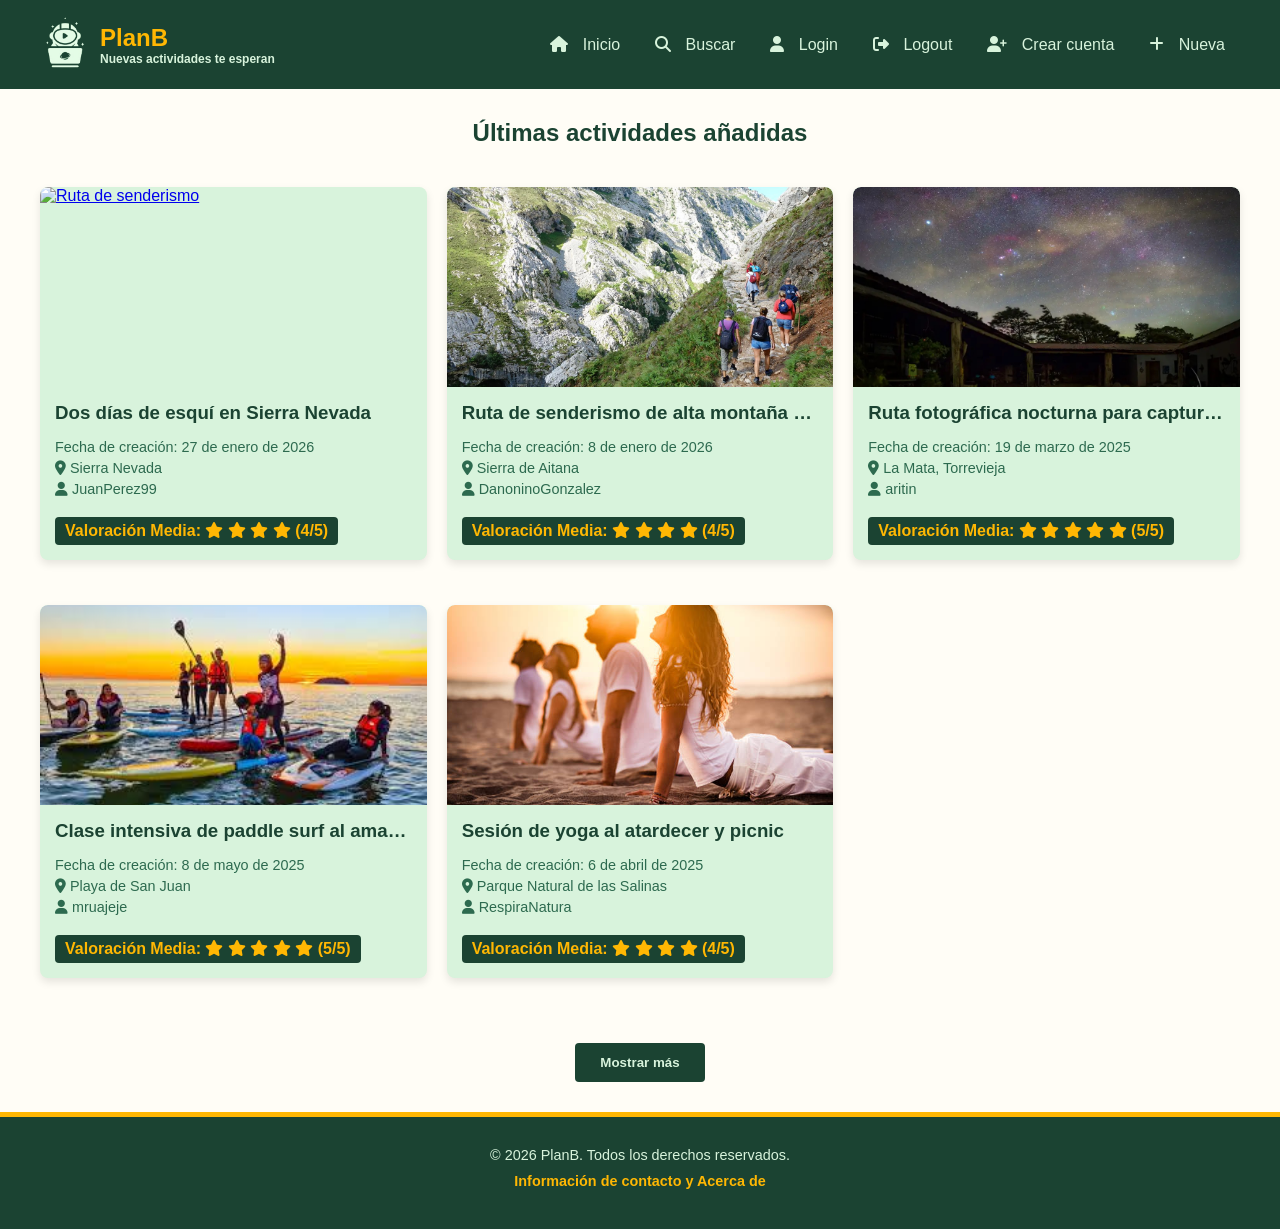
==== commit 5c2df997: "cambios" ====
--- a/index.html
+++ b/index.html
@@ -23,6 +23,7 @@
                 </a>
                 <div class="site-info">
                     <h1 class="site-title">PlanB</h1>
+                    <h2 class="site-subtitle">Nuevas actividades te esperan</h2>
                 </div>
             </div>
 
@@ -70,7 +71,12 @@
                     </div>
                     
                     <div class="activity-rating">
-                        <p>Valoración: ⭐⭐⭐⭐⭐(4.7/5)</p>
+                        <p>Valoración Media: 
+                            <i class="fa-solid fa-star"></i>
+                            <i class="fa-solid fa-star"></i>
+                            <i class="fa-solid fa-star"></i>
+                            <i class="fa-solid fa-star"></i>
+                            (4/5)</p>
                     </div>
                 </div>
             </article>
@@ -92,10 +98,17 @@
                     </div>
                     
                     <div class="activity-rating">
-                        <p>Valoración: ⭐⭐⭐⭐ (4/5)</p>
-                    </div>
-                </div>
-            </article>
+                        <p>Valoración Media: 
+                            <i class="fa-solid fa-star"></i>
+                            <i class="fa-solid fa-star"></i>
+                            <i class="fa-solid fa-star"></i>
+                            <i class="fa-solid fa-star"></i>
+                            (4/5)</p>
+                        </p>
+                    </div>
+                </div>
+            </article>
+
             <article class="activity-card">
                 <a href="actividad.html" class="img-link">
                     <img src="./img/actividad3.jpeg" alt="Via lactea" class="activity-img">
@@ -113,12 +126,19 @@
                     </div>
                     
                     <div class="activity-rating">
-                        <p>Valoración: ⭐⭐⭐⭐ (4/5)</p>
-                    </div>
-                </div>
-            </article>
-
-                        <article class="activity-card">
+                        <p>Valoración Media: 
+                            <i class="fa-solid fa-star"></i>
+                            <i class="fa-solid fa-star"></i>
+                            <i class="fa-solid fa-star"></i>
+                            <i class="fa-solid fa-star"></i>
+                            <i class="fa-solid fa-star"></i>
+                            (5/5)</p>
+                        </p>
+                    </div>
+                </div>
+            </article>
+
+            <article class="activity-card">
                 <a href="actividad.html" class="img-link">
                     <img src="./img/actividad4.jpg" alt="Surf en la orilla" class="activity-img">
                 </a>
@@ -135,14 +155,18 @@
                     </div>
                     
                     <div class="activity-rating">
-                        <p>Valoración: ⭐⭐⭐⭐⭐ (5/5)</p>
-                    </div>
-                </div>
-            </article>
-
-                        </article>
-
-                        <article class="activity-card">
+                        <p>Valoración Media: 
+                            <i class="fa-solid fa-star"></i>
+                            <i class="fa-solid fa-star"></i>
+                            <i class="fa-solid fa-star"></i>
+                            <i class="fa-solid fa-star"></i>
+                            <i class="fa-solid fa-star"></i>
+                            (5/5)</p>
+                    </div>
+                </div>
+            </article>
+
+            <article class="activity-card">
                 <a href="actividad.html" class="img-link">
                     <img src="./img/actividad5.jpg" alt="Yoga" class="activity-img">
                 </a>
@@ -159,19 +183,22 @@
                     </div>
                     
                     <div class="activity-rating">
-                        <p>Valoración: ⭐⭐⭐⭐ (4/5)</p>
-                    </div>
-                </div>
-            </article>
-
-            </section>
+                        <p>Valoración Media: 
+                            <i class="fa-solid fa-star"></i>
+                            <i class="fa-solid fa-star"></i>
+                            <i class="fa-solid fa-star"></i>
+                            <i class="fa-solid fa-star"></i>
+                            (4/5)</p>
+                        </p>
+                    </div>
+                </div>
+            </article>
+        </section>
 
         <div class="load-more-container">
             <button class="btn-primary" type="button">Mostrar más</button>
         </div>
     </main>
-
-    <footer class="main-footer">
 
     <footer class="main-footer">
         <p>&copy; 2026 PlanB. Todos los derechos reservados.</p>
--- a/css/styles.css
+++ b/css/styles.css
@@ -1,36 +1,27 @@
-/* ==================================
-   RESET GLOBAL
-   ================================== */
 * {
-    /* El box-sizing hace que los bordes y el padding no aumenten el tamaño total de las cajas */
     box-sizing: border-box;
     margin: 0;
     padding: 0;
     font-family: 'Roboto', sans-serif;
 }
 
-/* ==================================
-   ESTRUCTURA PRINCIPAL (BODY)
-   ================================== */
 body {
     background-color: #FFFDF6;
     color: #1B4332;
-    /* Usamos flexbox en columna para poder empujar el footer hacia abajo del todo */
+    /* flexbox en columna para poder empujar el footer hacia abajo del todo */
     display: flex;
     flex-direction: column;
-    min-height: 100vh; /* Ocupa al menos el 100% de la altura de la pantalla */
-
-    /* ==================================
-       1. CABECERA (Hijo directo de body)
-       ================================== */
+    min-height: 100vh;
+
+    /* ···· HEADER COMÚN ···· */
     > header.main-header {
         background-color: #1B4332;
-        position: sticky; /* Hace que el menú se quede pegado arriba al hacer scroll */
+        position: sticky; /* menú pegado arriba al hacer scroll */
         top: 0;
-        z-index: 1000; /* Asegura que la cabecera pase por encima de las fotos al hacer scroll */
+        z-index: 1000; /* aseguramos que la cabecera pasa por encima de las fotos al hacer scroll */
         margin-bottom: 10px;
 
-        /* Parte superior: Logo y Botón hamburguesa */
+        /* logo y botón hamburguesa */
         .header-top {
             display: flex;
             justify-content: space-between;
@@ -53,7 +44,7 @@
                     margin-left: 10px;
                 }
 
-                /* Subtítulo oculto en móvil por falta de espacio */
+                /* subtítulo oculto en móvil */
                 .site-subtitle {
                     display: none;
                 }
@@ -66,12 +57,12 @@
             }
         }
 
-        /* Checkbox invisible que hace funcionar el menú hamburguesa sin Javascript */
+        /* checkbox invisible qpara ver el menú sin Javascript */
         .menu-checkbox {
             display: none;
         }
 
-        /* Menú de navegación (oculto por defecto en móvil) */
+        /* menú de navegación (oculto por defecto en móvil) */
         .main-nav {
             display: none;
             background-color: #2D6A4F;
@@ -88,13 +79,12 @@
                         padding: 15px 20px;
                         color: #D8F3DC;
                         text-decoration: none;
-                        transition: all 0.3s ease; /* Animación suave al pasar el ratón */
+                        transition: all 0.3s ease;
 
                         i {
                             margin-right: 10px;
                         }
 
-                        /* Efecto hover del menú */
                         &:hover {
                             background-color: #FFB703 !important;
                             color: #1B4332 !important;
@@ -104,27 +94,25 @@
             }
         }
 
-        /* Truco CSS: Si el checkbox está marcado, muestra el menú contiguo (~) */
+        /* checkbox  marcado, mostramos menú contiguo (~) */
         .menu-checkbox:checked ~ .main-nav {
             display: block;
         }
     }
 
-    /* ==================================
-       2. CONTENEDOR PRINCIPAL (Hijo directo de body)
-       ================================== */
+    /* ···· CONTENEDOR PRINCIPAL ···· */
     > main {
         margin-bottom: 10px;
-        flex: 1; /* Esta es la magia que empuja al footer hacia abajo si hay poco contenido */
-
-        /* --- ESTILOS GLOBALES DE FORMULARIO --- 
-           Al ponerlos aquí, se aplican a login, registro, nueva actividad... */
+        flex: 1; /* empujamos footer hacia abajo si hay poco contenido */
+
+        /* ···· FORM COMÚN ····
+           se aplican a login.html, registrar.html, nueva.html... */
         .form-container {
             background-color: #D8F3DC;
             padding: 30px;
             border-radius: 8px;
             width: 100%;
-            box-shadow: 0 4px 10px rgba(0,0,0,0.1); /* Sombra suave para dar profundidad */
+            box-shadow: 0 4px 10px rgba(0,0,0,0.1);
 
             h2 {
                 color: #1B4332;
@@ -142,7 +130,7 @@
         .form-group {
             margin-bottom: 15px;
             display: flex;
-            flex-direction: column; /* Etiqueta arriba, input abajo */
+            flex-direction: column; /* etiqueta arriba, input abajo */
 
             label {
                 font-weight: bold;
@@ -151,7 +139,7 @@
                 color: #1B4332;
             }
 
-            /* Estilo unificado para todos los tipos de cajas de texto */
+            /* estilo para todos los tipos de cajas de texto */
             input[type="text"], 
             input[type="password"], 
             input[type="email"], 
@@ -162,7 +150,7 @@
                 padding: 12px;
                 border: 2px solid #1B4332;
                 border-radius: 4px;
-                outline: none; /* Quita el borde azul feo de Chrome por defecto */
+                outline: none;
                 background-color: #FFFDF6;
                 transition: 0.3s;
                 width: 100%;
@@ -172,7 +160,6 @@
                     border-color: #FFB703;
                 }
 
-                /* Resaltado amarillo al escribir dentro */
                 &:focus {
                     border-color: #FFB703;
                     box-shadow: 0 0 8px rgba(255, 183, 3, 0.4);
@@ -180,19 +167,19 @@
             }
 
             textarea {
-                resize: vertical; /* Solo permite al usuario estirar la caja hacia abajo */
+                resize: vertical; /* permitimos al usuario estirar la caja SOLO hacia abajo */
                 min-height: 80px;
             }
         }
 
-        /* Botones de enviar/borrar */
+        /* botones enviar/borrar */
         .form-actions {
             display: flex;
             gap: 10px;
             margin-top: 20px;
 
             button {
-                flex: 1; /* Hacen que ambos botones midan exactamente lo mismo */
+                flex: 1; /* ambos botones miden lo mismo */
                 padding: 12px;
                 border: none;
                 border-radius: 4px;
@@ -220,17 +207,17 @@
             }
         }
 
-        /* ---- PÁGINAS DE LOGIN Y REGISTRO ---- 
-           El '&' se traduce como 'main.login-page' */
+        /* ···· login.html y registrar.html ····
+           El '&' es 'main.login-page' */
         &.login-page, 
         &.register-page {
             padding: 40px 20px;
             display: flex;
             justify-content: center;
-            align-items: flex-start; /* Evita que el formulario se estire verticalmente de más */
+            align-items: flex-start; /* evitamos que el formulario se estire verticalmente de más */
 
             .form-container {
-                max-width: 450px; /* Limita el ancho para que no quede gigante en PC */
+                max-width: 450px; /* limitamos ancho para que no quede gigante en ordenador */
             }
             
             .auth-form {
@@ -263,14 +250,14 @@
                 }
             }
             
-            /* Campo de contraseña con botón de "ver/ocultar" al lado */
+            /* contraseña con "ver/ocultar" al lado */
             .password-wrapper {
                 .input-with-btn {
                     display: flex;
                     gap: 5px;
 
                     input {
-                        flex: 1; /* El input se lleva todo el espacio sobrante */
+                        flex: 1; /* el input se lleva todo el espacio sobrante */
                     }
 
                     .toggle-password {
@@ -288,7 +275,7 @@
                 }
             }
 
-            /* Zona para subir la foto de perfil en registro */
+            /* subir foto de perfil en registrar.html */
             .profile-photo-section {
                 text-align: center;
                 margin: 20px 0;
@@ -298,7 +285,7 @@
                     width: 100px;
                     height: 100px;
                     border: 2px dashed #1B4332;
-                    border-radius: 50%; /* Lo hace un círculo perfecto */
+                    border-radius: 50%;
                     overflow: hidden;
                     background-color: #FFFDF6;
 
@@ -340,7 +327,7 @@
             }
         }
 
-        /* ---- PÁGINAS INDEX Y BUSCAR (Cuadrícula de actividades) ---- */
+        /* ···· index.html y buscar.html, cuadrícula de actividades ···· */
         &.index-page, 
         &.search-page {
             h2 {
@@ -351,7 +338,7 @@
 
             .activities-grid {
                 display: flex;
-                flex-direction: column; /* Móvil: una tarjeta debajo de otra */
+                flex-direction: column; /* en móvil -> una tarjeta debajo de otra */
                 padding: 10px 20px;
 
                 .activity-card {
@@ -362,7 +349,6 @@
                     margin-bottom: 25px;
                     transition: transform 0.3s ease;
 
-                    /* Efecto flotante al pasar el ratón */
                     &:hover {
                         transform: translateY(-5px);
                         box-shadow: 0 6px 12px rgba(0,0,0,0.15);
@@ -372,7 +358,7 @@
                         .activity-img {
                             width: 100%;
                             height: 200px;
-                            object-fit: cover; /* Evita que la foto se deforme */
+                            object-fit: cover;
                             border-radius: 8px 8px 0 0;
                             display: block;
                         }
@@ -383,9 +369,9 @@
 
                         .activity-title {
                             margin-bottom: 15px;
-                            white-space: nowrap; /* Evita que el título baje de línea */
+                            white-space: nowrap; /* evitamos que el título se baje de línea */
                             overflow: hidden;
-                            text-overflow: ellipsis; /* Pone '...' si el título es muy largo */
+                            text-overflow: ellipsis; /* '...' si el título es muy largo */
 
                             a {
                                 color: #1B4332;
@@ -437,7 +423,7 @@
             }
         }
 
-        /* ---- PÁGINA DE BÚSQUEDA ---- */
+        /* ···· buscar.html ···· */
         &.search-page {
             .search-container {
                 background-color: #D8F3DC;
@@ -478,7 +464,6 @@
                 }
             }
 
-            /* Bloque visual para el filtro de estrellas */
             .rating-range {
                 border: 1px solid #1B4332;
                 padding: 10px;
@@ -534,11 +519,11 @@
             }
         }
 
-        /* ---- DETALLE DE ACTIVIDAD ---- */
+        /* ···· actividad.html ···· */
         &.activity-detail-page {
             padding: 20px;
             max-width: 900px;
-            margin: 0 auto; /* Centra el contenido en pantallas grandes */
+            margin: 0 auto; /* centramos contenido en pantallas grandes */
             
             .activity-header {
                 h2 {
@@ -546,13 +531,13 @@
                     margin-bottom: 20px;
                 }
 
-                /* Caja verde de metadatos (Lugar, Autor, etc.) */
+                /* metadatos (Lugar, Autor, etc.) */
                 .activity-meta-links {
                     background-color: #D8F3DC;
                     padding: 15px;
                     border-radius: 8px;
                     display: flex;
-                    flex-direction: column; /* Móvil: en forma de lista vertical */
+                    flex-direction: column; /* en móvil -> forma de lista vertical */
                     gap: 10px;
 
                     .meta-item {
@@ -574,20 +559,24 @@
                     }
 
                     .rating-badge {
-                        background-color: #FFB703;
-                        color: #1B4332;
+                        background-color: #1B4332; /* Fondo oscuro para contrastar */
+                        color: #D8F3DC; /* Texto normal en color claro */
                         padding: 5px 10px;
                         border-radius: 4px;
                         font-weight: bold;
                         display: inline-block;
                         width: fit-content;
+
+                        i {
+                            color: #FFB703; 
+                        }
                     }
                 }
             }
 
             .activity-description {
                 margin: 30px 0;
-                line-height: 1.6; /* Mejora la lectura del texto largo */
+                line-height: 1.6; /* mejoramos la lectura del texto largo */
             }
 
             .activity-gallery {
@@ -600,7 +589,7 @@
                     border-radius: 10px;
                     margin-bottom: 10px;
 
-                    /* Tamaño de la foto principal, forzado para móvil */
+                    /* famaño foto principal, forzado para móvil */
                     .main-photo {
                         width: 100%;
                         height: 250px;
@@ -609,7 +598,7 @@
                         box-shadow: 0 4px 6px rgba(0,0,0,0.1);
                     }
 
-                    /* Efecto lupa al pasar el ratón */
+                    /* zoom al pasar el ratón */
                     .zoom-link {
                         display: block;
                         cursor: zoom-in;
@@ -617,7 +606,7 @@
                         border-radius: 8px;
 
                         &:hover .main-photo {
-                            transform: scale(1.02); /* Ligero aumento */
+                            transform: scale(1.02); /* ampliamos un poc */
                             opacity: 0.9;
                         }
                     }
@@ -630,14 +619,29 @@
                     }
                 }
 
-                .gallery-nav {
-                    display: flex;
-                    justify-content: space-between;
-                    align-items: center;
-                    background-color: #1B4332;
-                    padding: 10px;
-                    border-radius: 8px;
-                    color: #D8F3DC;
+                .gallery-nav { 
+                    display: flex; 
+                    justify-content: space-between; 
+                    align-items: center; 
+                    background-color: #1B4332; 
+                    padding: 10px; 
+                    border-radius: 8px; 
+                    color: #D8F3DC; 
+                    
+                    button {
+                        padding: 8px 15px; 
+                        border: none; 
+                        border-radius: 4px; 
+                        background-color: #FFB703; 
+                        color: #1B4332; 
+                        font-weight: bold; 
+                        cursor: pointer; 
+                        transition: all 0.3s ease;
+                        
+                        &:hover { 
+                            background-color: #e0a100; 
+                        }
+                    }
                 }
             }
 
@@ -658,7 +662,7 @@
                             gap: 10px;
                             margin-bottom: 10px;
 
-                            /* Círculo simulando avatar del usuario */
+                            /* avatar del usuario */
                             .user-avatar-placeholder {
                                 width: 40px;
                                 height: 40px;
@@ -693,7 +697,7 @@
                     }
                 }
 
-                /* Caja amarilla que avisa si no estás logueado */
+                /* warning de logueo para poder comentar */
                 .login-warning {
                     background-color: #ffeeba;
                     color: #856404;
@@ -716,6 +720,39 @@
                     padding: 20px;
                     border-radius: 8px;
 
+                    /* El sistema de puntuación con estrellas */
+                    .rating-group {
+                        margin-bottom: 15px;
+
+                        label { display: block; margin-bottom: 5px; }
+
+                        .star-rating {
+                            display: flex;
+                            flex-direction: row-reverse;
+                            justify-content: flex-end;
+                            gap: 5px;
+
+                            input[type="radio"] { 
+                                display: none; /* Ocultamos el circulito feo del radio button */
+                            }
+
+                            label {
+                                color: #ccc; /* Estrellas grises por defecto */
+                                font-size: 1.5rem;
+                                cursor: pointer;
+                                transition: color 0.2s;
+                                margin: 0;
+                            }
+
+                            /* Al pasar el ratón, ilumina la estrella actual y todas las "siguientes"*/
+                            label:hover,
+                            label:hover ~ label,
+                            input[type="radio"]:checked ~ label {
+                                color: #FFB703;
+                            }
+                        }
+                    }
+
                     textarea {
                         width: 100%;
                         padding: 10px;
@@ -724,30 +761,11 @@
                         resize: vertical;
                         font-family: inherit;
                     }
-
-                    button {
-                        margin-top: 15px;
-                        width: 100%;
-                        padding: 12px;
-                        border: none;
-                        border-radius: 4px;
-                        background-color: #1B4332;
-                        color: #D8F3DC;
-                        font-weight: bold;
-                        font-size: 1rem;
-                        cursor: pointer;
-                        transition: all 0.3s ease;
-
-                        &:hover {
-                            background-color: #FFB703;
-                            color: #1B4332;
-                        }
-                    }
-                }
-            }
-        }
-
-        /* ---- ACERCA DE ---- */
+                }
+            }
+        }
+
+        /* ···· acerca.html ···· */
         &.about-page {
             padding: 40px 20px;
             display: flex;
@@ -834,13 +852,13 @@
             }
         }
 
-        /* ---- NUEVA ACTIVIDAD ---- */
+        /* ···· nueva.html ···· */
         &.new-activity-page {
             padding: 40px 20px;
             display: flex;
             justify-content: center;
 
-            /* Ancho mayor para que quepan bien dos columnas en PC */
+            /* ancho mayor para que quepan bien dos columnas en ordenador */
             .form-container {
                 max-width: 700px;
             }
@@ -850,7 +868,7 @@
                 width: 100%;
             }
             
-            /* Campo de añadir categorías (input + botón lateral) */
+            /* añadir categorías (input + botón lateral) */
             .input-with-btn {
                 display: flex;
                 gap: 5px;
@@ -870,7 +888,7 @@
                 }
             }
 
-            /* "Píldoras" de las categorías ya añadidas */
+            /* etiquetas de las categorías ya añadidas */
             .assigned-tags {
                 display: flex;
                 flex-wrap: wrap;
@@ -896,7 +914,7 @@
                 }
             }
             
-            /* Zona de simulación de subida de fotos */
+            /* subida de fotos */
             .photos-management {
                 margin-top: 30px;
 
@@ -913,13 +931,14 @@
                 
                 .photo-card-empty {
                     background: #FFFDF6;
+                    padding: 20px;
                     border: 2px dashed #1B4332;
                     padding: 15px;
                     border-radius: 6px;
 
                     .photo-card-layout {
                         display: flex;
-                        flex-direction: column; /* Móvil: bloque de imagen arriba, botones abajo */
+                        flex-direction: column; /* en móvil -> imagen arriba, botones abajo */
                         gap: 15px;
                     } 
 
@@ -939,6 +958,17 @@
                         flex-direction: column;
                         gap: 10px;
                     }
+
+                        textarea {
+                            padding: 12px;
+                            border: 2px solid #1B4332;
+                            border-radius: 4px;
+                            outline: none;
+                            background-color: #FFFDF6;
+                            transition: 0.3s;
+                            width: 100%;
+                            font-family: inherit;
+                        }
 
                     /* 3 botones (Seleccionar, Limpiar, Añadir) en cuadrícula */
                     .photo-actions-grid {
@@ -953,19 +983,40 @@
                             border-radius: 4px;
                             background: white;
                             cursor: pointer;
+                            background-color: #FFFDF6;
+                            color: #1B4332;
+                            transition: 0.3s;
+
+                            &:hover {
+                                background-color: #1B4332;
+                                color: #D8F3DC;
+                            }
+
+                            &.btn-secondary {
+                                background-color: #FFB703;
+                                color: #1B4332;
+
+                                &:hover {
+                                    background-color: #e0a100;
+                                }
+                            }
 
                             &.btn-main {
                                 background: #1B4332;
                                 color: white;
+
+                                &:hover {
+                                    background-color: #235640;
+                                }
                             }
                         }
                     }
                 }
                 
-                /* Miniaturas de fotos añadidas */
+                /* miniaturas de fotos añadidas */
                 .added-photos-list {
                     display: grid;
-                    /* Se adapta solo: crea columnas de al menos 150px según el ancho disponible */
+                    /* creamos columnas de al menos 150px según el ancho disponible */
                     grid-template-columns: repeat(auto-fill, minmax(150px, 1fr));
                     gap: 15px;
                     margin-top: 15px;
@@ -991,7 +1042,7 @@
 
                         .btn-delete {
                             width: 100%;
-                            background: #bc4749; /* Rojo para botón de eliminar */
+                            background: #bc4749;
                             color: white;
                             border: none;
                             padding: 5px;
@@ -1004,9 +1055,7 @@
         }
     }
 
-    /* ==================================
-       3. FOOTER (Hijo directo de body)
-       ================================== */
+    /* ···· FOOTER COMÚN ····*/
     > footer.main-footer {
         background-color: #1B4332;
         color: #D8F3DC;
@@ -1031,16 +1080,11 @@
     }
 }
 
-/* ==========================================================
-   4. MEDIA QUERIES (Cascada ordenada)
-   La filosofía "Mobile First" significa que todo el código 
-   de arriba asume que es un móvil. Estas reglas aplican a 
-   medida que la pantalla crece.
-   ========================================================== */
-
+
+/* MEDIA QUERIES*/
 /* 415px: MÓVIL GRANDE / TABLET PEQUEÑA */
 @media all and (min-width: 415px) {
-    /* La cabecera se pone en horizontal (Logo y Título a la izq, Menú a la derecha) */
+    /* header en horizontal (logo y título a la izq, menú a la derecha) */
     body > header.main-header {
         display: flex;
         justify-content: space-between;
@@ -1058,7 +1102,7 @@
                 font-size: 1.5rem;
             }
 
-            /* Se muestra el subtítulo porque hay espacio */
+            /* mostramos subtítulo escondido en móvil */
             .logo-container .site-subtitle {
                 display: block;
                 color: #D8F3DC;
@@ -1066,13 +1110,13 @@
                 margin-left: 10px;
             }
 
-            /* Ocultamos el icono de las 3 rayas del menú móvil */
+            /* ocultamos el icono del menú móvil */
             .menu-button {
                 display: none;
             }
         }
 
-        /* Desplegamos el menú siempre, anulando el comportamiento móvil */
+        /* desplegamos el menú siempre, anulando el comportamiento móvil */
         .main-nav {
             display: block;
             width: auto;
@@ -1095,7 +1139,7 @@
         }
     }
 
-    /* La lista de actividades pasa de 1 a 2 columnas */
+    /* ···· index.html -> lista de actividades de 1 a 2 columnas ···· */
     body > main.index-page .activities-grid,
     body > main.search-page .activities-grid {
         display: grid;
@@ -1105,9 +1149,10 @@
     }
 }
 
+
 /* 600px: TABLET NORMAL */
 @media (min-width: 600px) {
-    /* Formulario de búsqueda: los filtros se ponen en línea horizontal */
+    /* ···· buscar.html -> los filtros se ponen en línea horizontal ···· */
     body > main.search-page {
         .filters-row {
             display: flex;
@@ -1119,7 +1164,7 @@
         }
     }
 
-    /* Nueva Actividad: El cuadro de subir foto pasa de apilarse a ponerse lado a lado */
+    /* ···· nueva.html -> fotos añadidas pasa de apilarse a ponerse al lado */
     body > main.new-activity-page .photos-management .photo-card-empty .photo-card-layout {
         flex-direction: row; 
     }
@@ -1127,8 +1172,9 @@
 
 /* 768px: ESCRITORIO PEQUEÑO */
 @media (min-width: 768px) {
+    /* ···· actividad.html ···· */
     body > main.activity-detail-page {
-        /* Los datos de la actividad (Lugar, Fecha, etc) dejan de ser una lista vertical */
+        /* los metadatos dejan de ser lista vertical */
         .activity-header .activity-meta-links {
             flex-direction: row;
             flex-wrap: wrap;
@@ -1136,7 +1182,7 @@
             align-items: center;
         }
 
-        /* La foto principal crece para aprovechar la pantalla */
+        /* foto principal mayor para aprovechar pantalla */
         .activity-gallery .photo-viewer .main-photo {
             height: 400px;
         }
@@ -1145,7 +1191,7 @@
 
 /* 900px: ESCRITORIO GRANDE */
 @media all and (min-width: 900px) {
-    /* La lista de actividades pasa de 2 a 3 columnas máximo */
+    /* ···· index.html -> lista de actividades pasa de 2 a 3 columnas como máximo ···· */
     body > main.index-page .activities-grid, 
     body > main.search-page .activities-grid {
         grid-template-columns: repeat(3, 1fr);
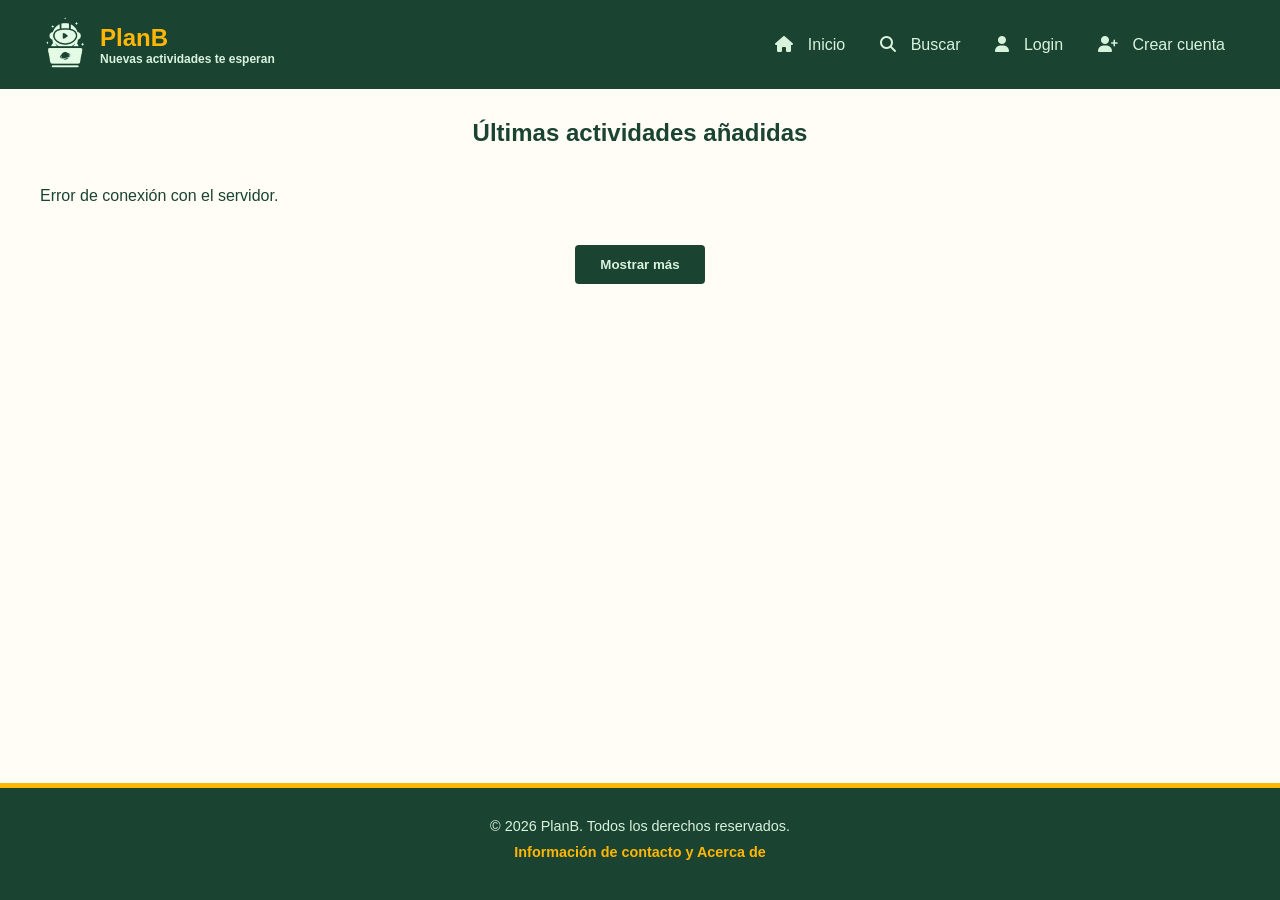
==== commit 6bfdb260: "index" ====
--- a/index.html
+++ b/index.html
@@ -46,154 +46,11 @@
         </nav>
     </header>
 
-    </nav>
-    </header>
-
     <main class="index-page">
         <h2>Últimas actividades añadidas</h2>
 
-        <section class="activities-grid">
-            
-            <article class="activity-card">
-                <a href="actividad.html" class="img-link">
-                    <img src="./img/actividad1.jpg" alt="Ruta de senderismo" class="activity-img">
-                </a>
-                
-                <div class="activity-info">
-                    <h3 class="activity-title" title="Dos días de esquí en Sierra Nevada">
-                        <a href="actividad.html">Dos días de esquí en Sierra Nevada</a>
-                    </h3>
-                    
-                    <div class="activity-meta">
-                        <p class="date">Fecha de creación: 27 de enero de 2026</p>
-                        <p class="location"><i class="fa-solid fa-location-dot"></i> Sierra Nevada</p>
-                        <p class="author"><i class="fa-solid fa-user"></i> JuanPerez99</p>
-                    </div>
-                    
-                    <div class="activity-rating">
-                        <p>Valoración Media: 
-                            <i class="fa-solid fa-star"></i>
-                            <i class="fa-solid fa-star"></i>
-                            <i class="fa-solid fa-star"></i>
-                            <i class="fa-solid fa-star"></i>
-                            (4/5)</p>
-                    </div>
-                </div>
-            </article>
-
-            <article class="activity-card">
-                <a href="actividad.html" class="img-link">
-                    <img src="./img/actividad2.jpg" alt="Ruta de senderismo" class="activity-img">
-                </a>
-                
-                <div class="activity-info">
-                    <h3 class="activity-title" title="Ruta de senderismo de alta montaña con vivac bajo las estrellas en el pico más alto de la región">
-                        <a href="actividad.html">Ruta de senderismo de alta montaña con vivac bajo las estrellas en el pico más alto de la región</a>
-                    </h3>
-                    
-                    <div class="activity-meta">
-                        <p class="date">Fecha de creación: 8 de enero de 2026</p>
-                        <p class="location"><i class="fa-solid fa-location-dot"></i> Sierra de Aitana</p>
-                        <p class="author"><i class="fa-solid fa-user"></i> DanoninoGonzalez</p>
-                    </div>
-                    
-                    <div class="activity-rating">
-                        <p>Valoración Media: 
-                            <i class="fa-solid fa-star"></i>
-                            <i class="fa-solid fa-star"></i>
-                            <i class="fa-solid fa-star"></i>
-                            <i class="fa-solid fa-star"></i>
-                            (4/5)</p>
-                        </p>
-                    </div>
-                </div>
-            </article>
-
-            <article class="activity-card">
-                <a href="actividad.html" class="img-link">
-                    <img src="./img/actividad3.jpeg" alt="Via lactea" class="activity-img">
-                </a>
-                
-                <div class="activity-info">
-                    <h3 class="activity-title" title="Ruta fotográfica nocturna para capturar la Vía Láctea">
-                        <a href="actividad.html">Ruta fotográfica nocturna para capturar la Vía Láctea</a>
-                    </h3>
-                    
-                    <div class="activity-meta">
-                        <p class="date">Fecha de creación: 19 de marzo de 2025</p>
-                        <p class="location"><i class="fa-solid fa-location-dot"></i> La Mata, Torrevieja</p>
-                        <p class="author"><i class="fa-solid fa-user"></i> aritin</p>
-                    </div>
-                    
-                    <div class="activity-rating">
-                        <p>Valoración Media: 
-                            <i class="fa-solid fa-star"></i>
-                            <i class="fa-solid fa-star"></i>
-                            <i class="fa-solid fa-star"></i>
-                            <i class="fa-solid fa-star"></i>
-                            <i class="fa-solid fa-star"></i>
-                            (5/5)</p>
-                        </p>
-                    </div>
-                </div>
-            </article>
-
-            <article class="activity-card">
-                <a href="actividad.html" class="img-link">
-                    <img src="./img/actividad4.jpg" alt="Surf en la orilla" class="activity-img">
-                </a>
-                
-                <div class="activity-info">
-                    <h3 class="activity-title" title="Clase intensiva de paddle surf al amanecer con desayuno incluido">
-                        <a href="actividad.html">Clase intensiva de paddle surf al amanecer con desayuno incluido</a>
-                    </h3>
-                    
-                    <div class="activity-meta">
-                        <p class="date">Fecha de creación: 8 de mayo de 2025</p>
-                        <p class="location"><i class="fa-solid fa-location-dot"></i> Playa de San Juan</p>
-                        <p class="author"><i class="fa-solid fa-user"></i> mruajeje</p>
-                    </div>
-                    
-                    <div class="activity-rating">
-                        <p>Valoración Media: 
-                            <i class="fa-solid fa-star"></i>
-                            <i class="fa-solid fa-star"></i>
-                            <i class="fa-solid fa-star"></i>
-                            <i class="fa-solid fa-star"></i>
-                            <i class="fa-solid fa-star"></i>
-                            (5/5)</p>
-                    </div>
-                </div>
-            </article>
-
-            <article class="activity-card">
-                <a href="actividad.html" class="img-link">
-                    <img src="./img/actividad5.jpg" alt="Yoga" class="activity-img">
-                </a>
-                
-                <div class="activity-info">
-                    <h3 class="activity-title" title="Sesión de yoga al atardecer y picnic">
-                        <a href="actividad.html">Sesión de yoga al atardecer y picnic</a>
-                    </h3>
-                    
-                    <div class="activity-meta">
-                        <p class="date">Fecha de creación: 6 de abril de 2025</p>
-                        <p class="location"><i class="fa-solid fa-location-dot"></i> Parque Natural de las Salinas</p>
-                        <p class="author"><i class="fa-solid fa-user"></i> RespiraNatura</p>
-                    </div>
-                    
-                    <div class="activity-rating">
-                        <p>Valoración Media: 
-                            <i class="fa-solid fa-star"></i>
-                            <i class="fa-solid fa-star"></i>
-                            <i class="fa-solid fa-star"></i>
-                            <i class="fa-solid fa-star"></i>
-                            (4/5)</p>
-                        </p>
-                    </div>
-                </div>
-            </article>
-        </section>
+        <section class="activities-grid" id="contenedor-actividades">
+            </section>
 
         <div class="load-more-container">
             <button class="btn-primary" type="button">Mostrar más</button>
@@ -206,6 +63,8 @@
             <a href="acerca.html">Información de contacto y Acerca de</a>
         </p>
     </footer>
-
+    
+    <script src="./js/index.js"></script>
+    <script src="./js/logout.js"></script>
 </body>
 </html>
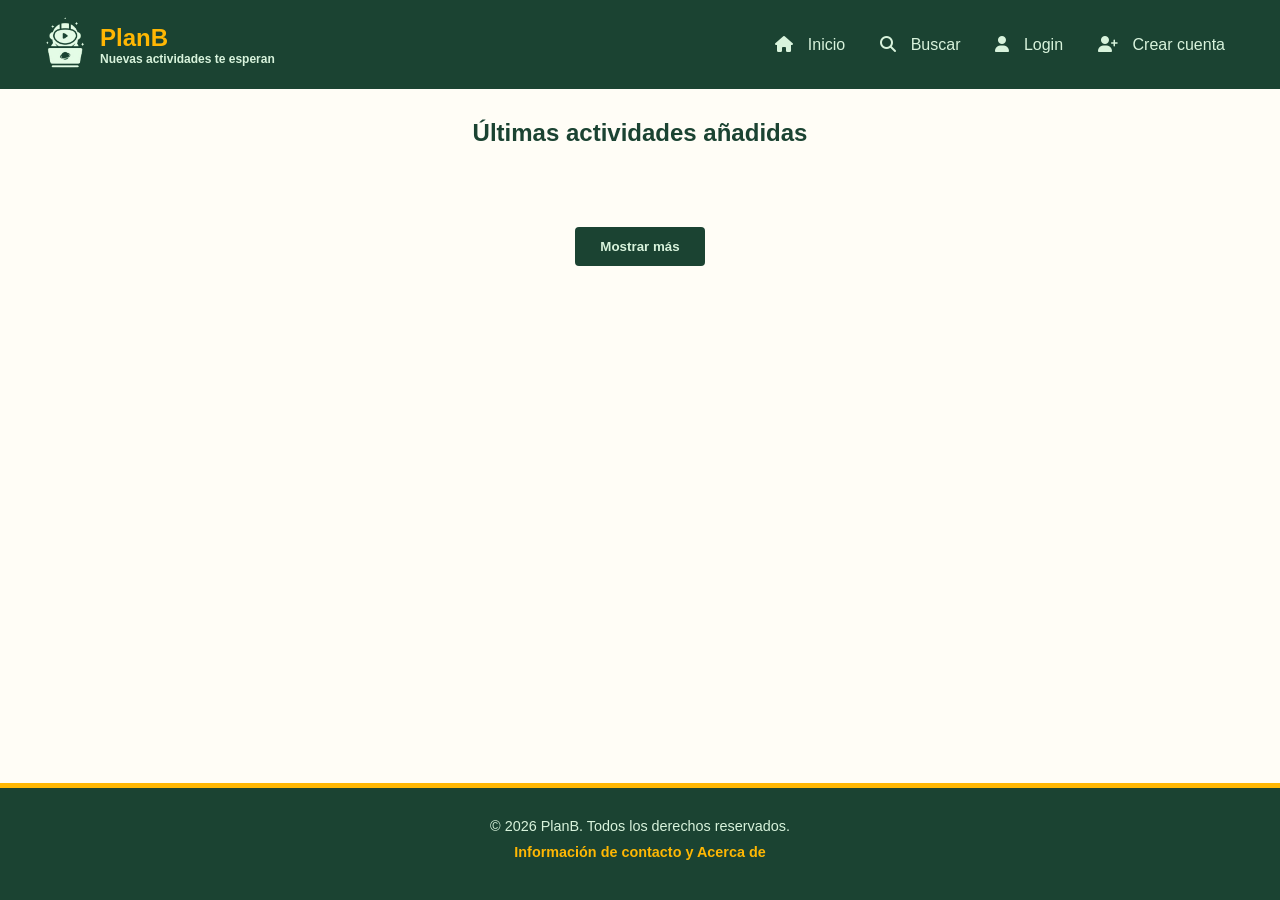
==== commit a63d7805: "cambios" ====
--- a/index.html
+++ b/index.html
@@ -39,7 +39,7 @@
                 <li><a href="index.html"><i class="fa-solid fa-house"></i> Inicio</a></li>
                 <li><a href="buscar.html"><i class="fa-solid fa-magnifying-glass"></i> Buscar</a></li>
                 <li><a href="login.html"><i class="fa-solid fa-user"></i> Login</a></li>
-                <li><a href="index.html"><i class="fa-solid fa-right-from-bracket"></i> Logout</a></li>
+                <li><a href="index.html" id="btn-logout"><i class="fa-solid fa-right-from-bracket"></i> Logout</a></li>
                 <li><a href="registrar.html"><i class="fa-solid fa-user-plus"></i> Crear cuenta</a></li>
                 <li><a href="nueva.html"><i class="fa-solid fa-plus"></i> Nueva</a></li>
             </ul>
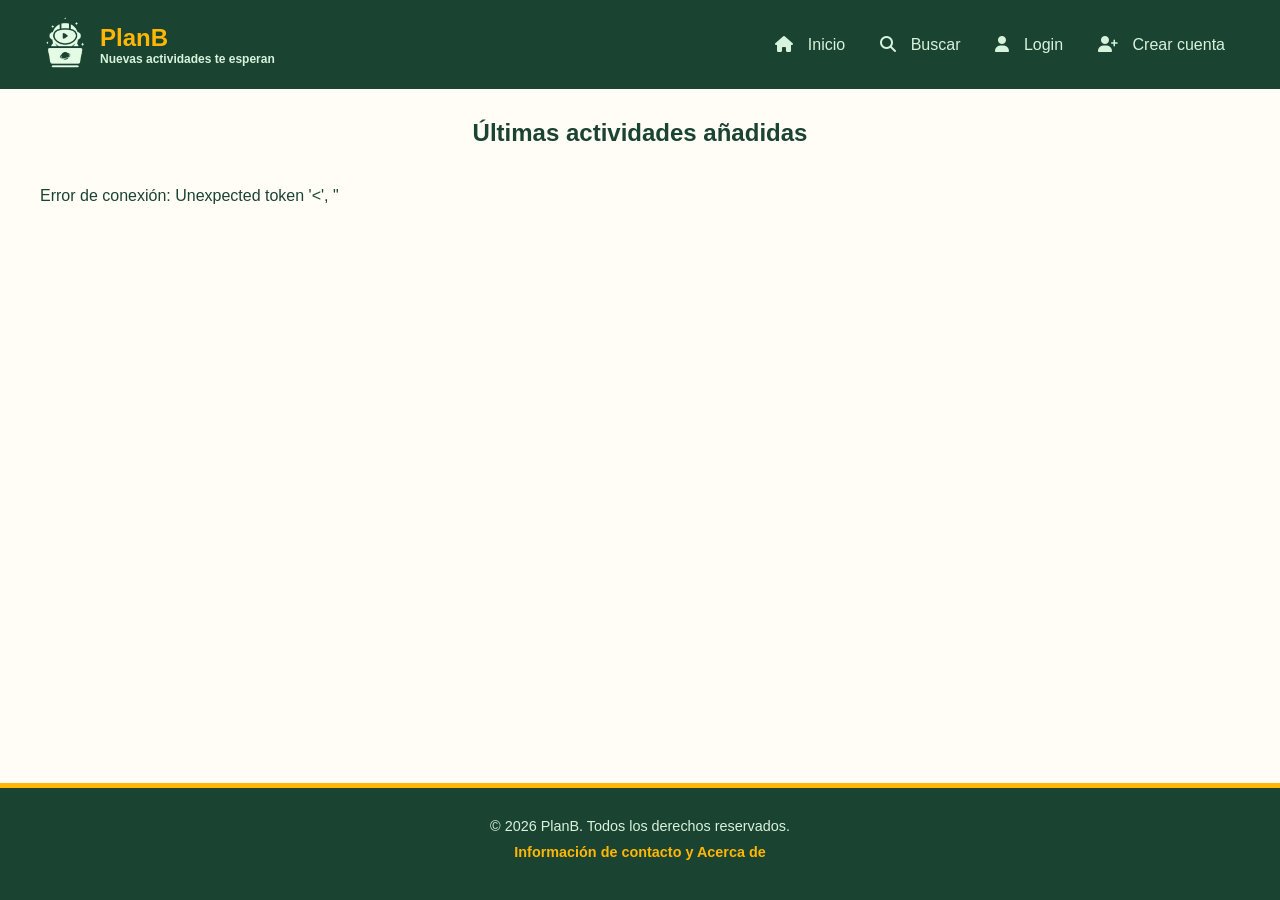
==== commit 21c368e5: "cambios" ====
--- a/index.html
+++ b/index.html
@@ -1,18 +1,20 @@
 <!DOCTYPE html>
 <html lang="es">
+
 <head>
     <meta charset="UTF-8">
     <meta name="viewport" content="width=device-width, initial-scale=1.0">
-    
+
     <title>PlanB</title>
-    
+
     <link rel="stylesheet" href="./css/styles.css">
-    
+
     <link rel="preconnect" href="https://fonts.googleapis.com">
     <link rel="stylesheet" href="https://fonts.googleapis.com/css2?family=Roboto:wght@400;700&display=swap">
-    
+
     <link rel="stylesheet" href="https://cdnjs.cloudflare.com/ajax/libs/font-awesome/6.5.1/css/all.min.css">
 </head>
+
 <body>
 
     <header class="main-header">
@@ -50,10 +52,11 @@
         <h2>Últimas actividades añadidas</h2>
 
         <section class="activities-grid" id="contenedor-actividades">
-            </section>
+        </section>
 
-        <div class="load-more-container">
-            <button class="btn-primary" type="button">Mostrar más</button>
+        <div class="load-more-container" style="text-align: center; margin-top: 20px;">
+            <p id="info-paginacion" style="margin-bottom: 10px; font-weight: bold;"></p>
+            <button id="btn-mostrar-mas" class="btn-primary" type="button" style="display: none;">Mostrar más</button>
         </div>
     </main>
 
@@ -63,8 +66,9 @@
             <a href="acerca.html">Información de contacto y Acerca de</a>
         </p>
     </footer>
-    
-    <script src="./js/index.js"></script>
+
+    <script src="./js/index.js?v=999"></script>
     <script src="./js/logout.js"></script>
 </body>
+
 </html>
